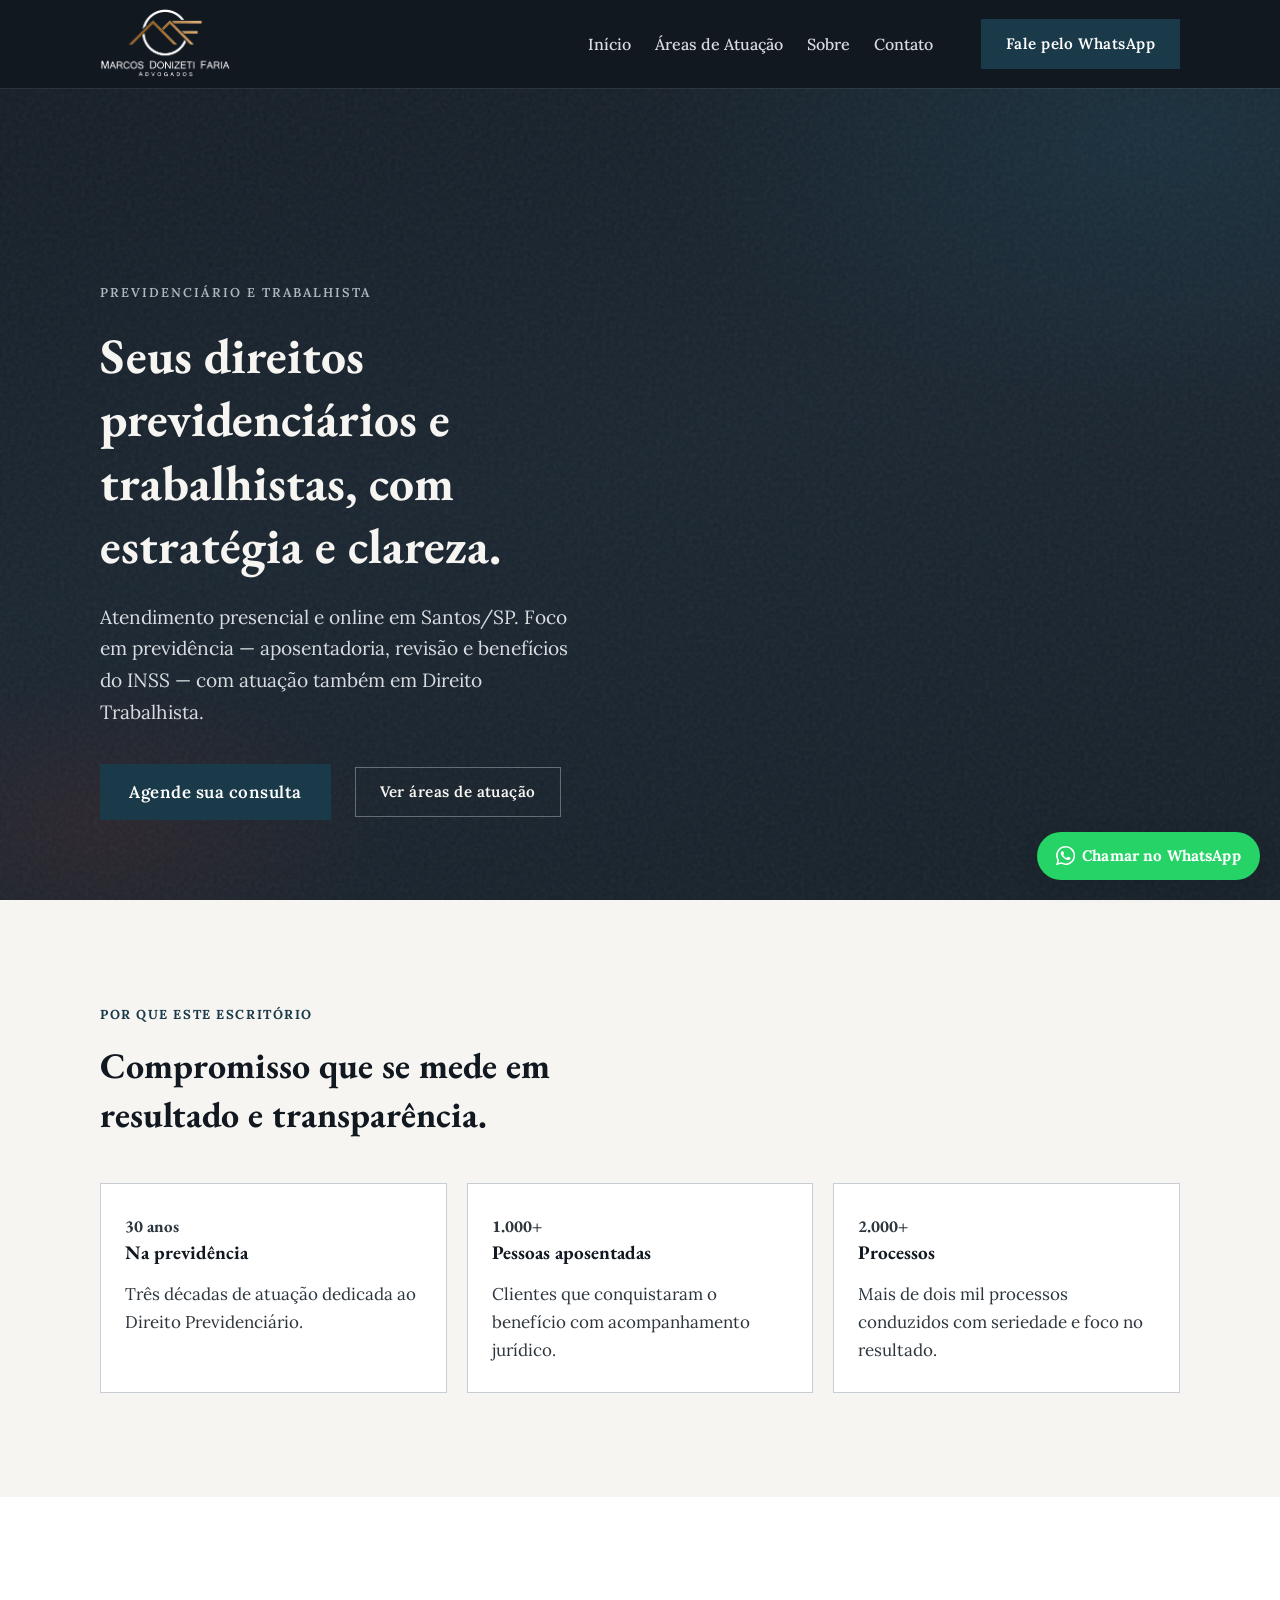
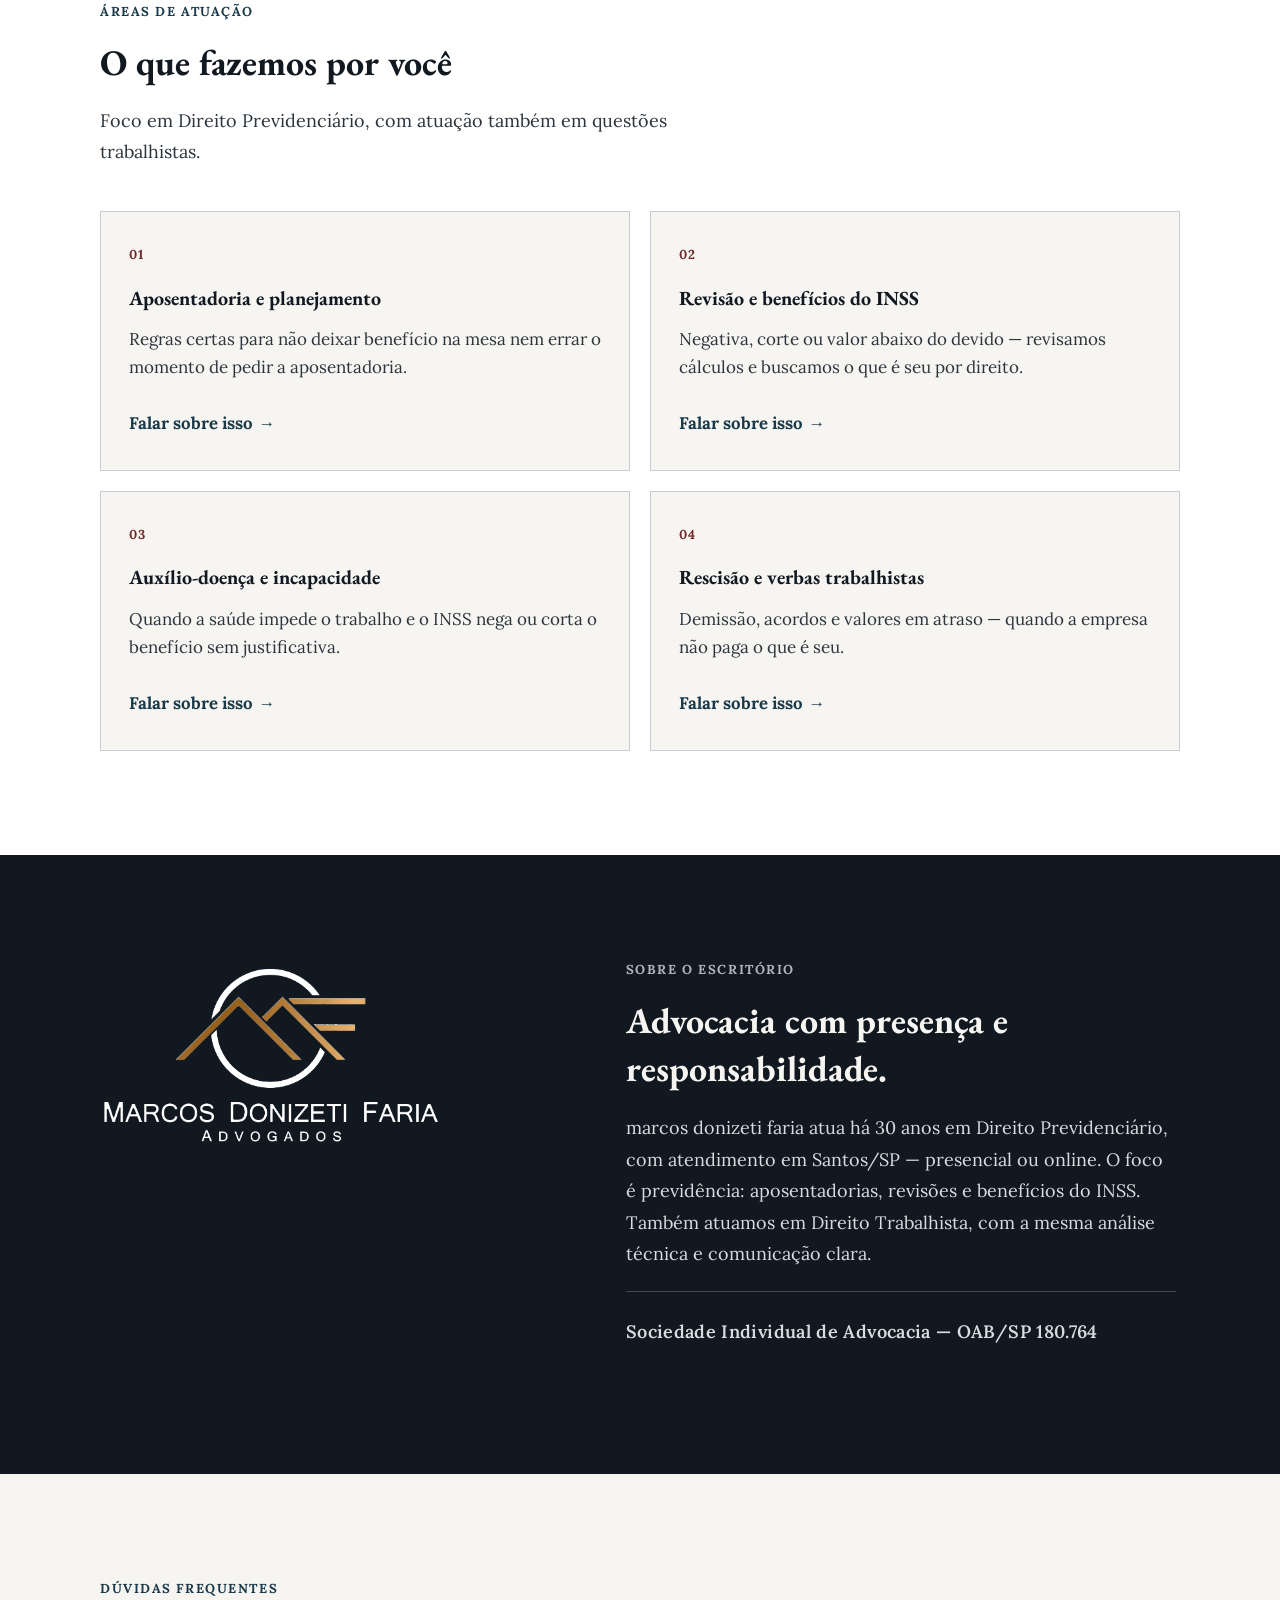
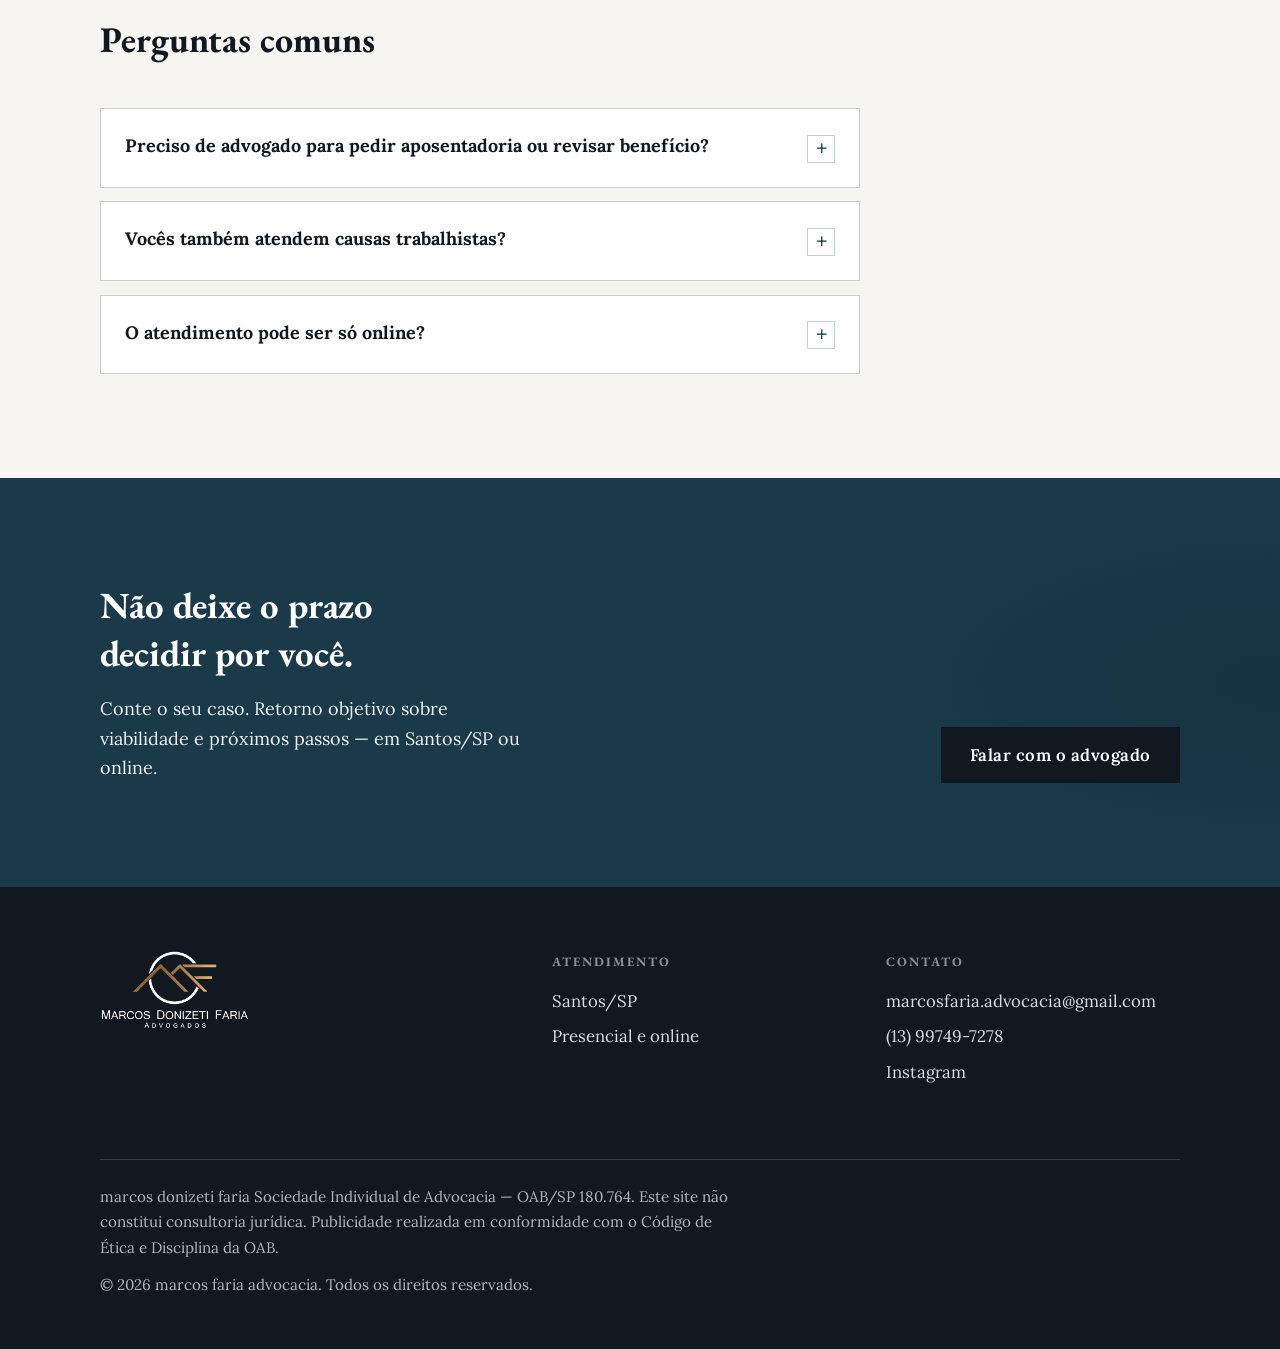
==== index.html @ 9a0abe1f "Initial commit: site marcos faria advocacia Landing e página /links para bio do Instagram, prontas p" ====
<!DOCTYPE html>
<html lang="pt-BR">
  <head>
    <meta charset="UTF-8" />
    <meta name="viewport" content="width=device-width, initial-scale=1" />
    <title>marcos faria advocacia | Previdenciário e Trabalhista — Santos/SP</title>
    <meta
      name="description"
      content="marcos faria advocacia — 30 anos em Direito Previdenciário em Santos/SP. Aposentadoria, revisão do INSS e também Direito Trabalhista. Atendimento presencial e online. OAB/SP 180.764."
    />
    <link rel="icon" href="assets/favicon.png" type="image/png" />
    <link rel="icon" href="assets/favicon.ico" sizes="any" />
    <link rel="apple-touch-icon" href="assets/apple-touch-icon.png" />
    <link rel="preconnect" href="https://fonts.googleapis.com" />
    <link rel="preconnect" href="https://fonts.gstatic.com" crossorigin />
    <link
      href="https://fonts.googleapis.com/css2?family=EB+Garamond:wght@500;600;700&family=Lora:wght@400;500;600;700&display=swap"
      rel="stylesheet"
    />
    <link rel="stylesheet" href="css/styles.css" />
  </head>
  <body>
    <a class="skip-link" href="#conteudo">Ir para o conteúdo</a>

    <header class="site-header">
      <div class="header-inner">
        <a class="logo" href="#inicio" aria-label="marcos faria advocacia — início">
          <img
            class="logo-img"
            src="assets/logo-light.png"
            alt="marcos donizeti faria advogados"
            width="280"
            height="156"
          />
        </a>

        <nav class="nav-panel" id="menu-principal" aria-label="Menu principal">
          <ul class="nav-links">
            <li><a href="#inicio">Início</a></li>
            <li><a href="#areas">Áreas de Atuação</a></li>
            <li><a href="#sobre">Sobre</a></li>
            <li><a href="#contato">Contato</a></li>
            <li>
              <a
                class="btn btn-primary nav-wa-mobile"
                data-wa
                data-wa-msg="Olá, gostaria de agendar uma consulta."
                >Fale pelo WhatsApp</a
              >
            </li>
          </ul>
        </nav>

        <button
          class="nav-toggle"
          type="button"
          aria-label="Abrir menu"
          aria-expanded="false"
          aria-controls="menu-principal"
        >
          <span></span>
          <span></span>
          <span></span>
        </button>

        <a
          class="btn btn-primary header-cta"
          data-wa
          data-wa-msg="Olá, gostaria de agendar uma consulta."
          >Fale pelo WhatsApp</a
        >
      </div>
    </header>

    <main id="conteudo">
      <section class="hero" id="inicio">
        <div class="hero-inner">
          <div class="hero-copy">
            <p class="hero-brand">Previdenciário e Trabalhista</p>
            <h1>Seus direitos previdenciários e trabalhistas, com estratégia e clareza.</h1>
            <p class="hero-lead">
              Atendimento presencial e online em Santos/SP. Foco em previdência — aposentadoria,
              revisão e benefícios do INSS — com atuação também em Direito Trabalhista.
            </p>
            <div class="hero-actions">
              <a
                class="btn btn-primary btn-large"
                data-wa
                data-wa-msg="Olá, gostaria de agendar uma consulta."
                >Agende sua consulta</a
              >
              <a class="btn btn-ghost" href="#areas">Ver áreas de atuação</a>
            </div>
          </div>
        </div>
      </section>

      <section class="section" id="confianca" aria-labelledby="confianca-titulo">
        <div class="container">
          <div class="section-head reveal">
            <span class="section-label">Por que este escritório</span>
            <h2 class="section-title" id="confianca-titulo">
              Compromisso que se mede em resultado e transparência.
            </h2>
          </div>
          <div class="trust-grid trust-grid--stats reveal">
            <article class="trust-item">
              <p class="trust-number">30 anos</p>
              <h3>Na previdência</h3>
              <p>Três décadas de atuação dedicada ao Direito Previdenciário.</p>
            </article>
            <article class="trust-item">
              <p class="trust-number">1.000+</p>
              <h3>Pessoas aposentadas</h3>
              <p>Clientes que conquistaram o benefício com acompanhamento jurídico.</p>
            </article>
            <article class="trust-item">
              <p class="trust-number">2.000+</p>
              <h3>Processos</h3>
              <p>Mais de dois mil processos conduzidos com seriedade e foco no resultado.</p>
            </article>
          </div>
        </div>
      </section>

      <section class="section areas" id="areas" aria-labelledby="areas-titulo">
        <div class="container">
          <div class="section-head reveal">
            <span class="section-label">Áreas de atuação</span>
            <h2 class="section-title" id="areas-titulo">O que fazemos por você</h2>
            <p class="section-intro">
              Foco em Direito Previdenciário, com atuação também em questões trabalhistas.
            </p>
          </div>
          <div class="areas-grid reveal">
            <article class="area-card">
              <span class="area-index">01</span>
              <h3>Aposentadoria e planejamento</h3>
              <p>
                Regras certas para não deixar benefício na mesa nem errar o momento de pedir a
                aposentadoria.
              </p>
              <a
                class="link-cta"
                data-wa
                data-wa-msg="Olá, gostaria de falar sobre aposentadoria e planejamento previdenciário."
                >Falar sobre isso</a
              >
            </article>
            <article class="area-card">
              <span class="area-index">02</span>
              <h3>Revisão e benefícios do INSS</h3>
              <p>
                Negativa, corte ou valor abaixo do devido — revisamos cálculos e buscamos o que é seu
                por direito.
              </p>
              <a
                class="link-cta"
                data-wa
                data-wa-msg="Olá, gostaria de falar sobre revisão ou benefícios do INSS."
                >Falar sobre isso</a
              >
            </article>
            <article class="area-card">
              <span class="area-index">03</span>
              <h3>Auxílio-doença e incapacidade</h3>
              <p>
                Quando a saúde impede o trabalho e o INSS nega ou corta o benefício sem justificativa.
              </p>
              <a
                class="link-cta"
                data-wa
                data-wa-msg="Olá, gostaria de falar sobre auxílio-doença ou benefício por incapacidade."
                >Falar sobre isso</a
              >
            </article>
            <article class="area-card">
              <span class="area-index">04</span>
              <h3>Rescisão e verbas trabalhistas</h3>
              <p>
                Demissão, acordos e valores em atraso — quando a empresa não paga o que é seu.
              </p>
              <a
                class="link-cta"
                data-wa
                data-wa-msg="Olá, gostaria de falar sobre rescisão e verbas trabalhistas."
                >Falar sobre isso</a
              >
            </article>
          </div>
        </div>
      </section>

      <section class="section section-dark" id="sobre" aria-labelledby="sobre-titulo">
        <div class="container about-grid">
          <div class="about-logo-wrap reveal">
            <img
              src="assets/logo-light.png"
              alt="marcos donizeti faria advogados"
              width="320"
              height="178"
            />
          </div>
          <div class="about-body reveal">
            <span class="section-label">Sobre o escritório</span>
            <h2 class="section-title" id="sobre-titulo">
              Advocacia com presença e responsabilidade.
            </h2>
            <p>
              marcos donizeti faria atua há 30 anos em Direito Previdenciário, com atendimento em
              Santos/SP — presencial ou online. O foco é previdência: aposentadorias, revisões e
              benefícios do INSS. Também atuamos em Direito Trabalhista, com a mesma análise técnica
              e comunicação clara.
            </p>
            <p class="about-meta">Sociedade Individual de Advocacia — OAB/SP 180.764</p>
          </div>
        </div>
      </section>

      <section class="section" id="duvidas" aria-labelledby="faq-titulo">
        <div class="container">
          <div class="section-head reveal">
            <span class="section-label">Dúvidas frequentes</span>
            <h2 class="section-title" id="faq-titulo">Perguntas comuns</h2>
          </div>
          <div class="faq-list reveal">
            <div class="faq-item">
              <button
                class="faq-question"
                type="button"
                aria-expanded="false"
                aria-controls="faq-1"
              >
                <span>Preciso de advogado para pedir aposentadoria ou revisar benefício?</span>
                <span aria-hidden="true">+</span>
              </button>
              <div class="faq-answer" id="faq-1" hidden>
                Sim. Um especialista evita erros de documentação e cálculo e acompanha o processo até
                a decisão.
              </div>
            </div>
            <div class="faq-item">
              <button
                class="faq-question"
                type="button"
                aria-expanded="false"
                aria-controls="faq-2"
              >
                <span>Vocês também atendem causas trabalhistas?</span>
                <span aria-hidden="true">+</span>
              </button>
              <div class="faq-answer" id="faq-2" hidden>
                Sim. O foco do escritório é previdência, mas também atuamos em questões trabalhistas
                como rescisão, verbas em atraso e direitos do trabalhador.
              </div>
            </div>
            <div class="faq-item">
              <button
                class="faq-question"
                type="button"
                aria-expanded="false"
                aria-controls="faq-3"
              >
                <span>O atendimento pode ser só online?</span>
                <span aria-hidden="true">+</span>
              </button>
              <div class="faq-answer" id="faq-3" hidden>
                Sim. Atendemos online ou presencialmente em Santos/SP, conforme sua necessidade.
              </div>
            </div>
          </div>
        </div>
      </section>

      <section class="cta-band" id="contato" aria-labelledby="cta-titulo">
        <div class="container">
          <div>
            <h2 id="cta-titulo">Não deixe o prazo decidir por você.</h2>
            <p>
              Conte o seu caso. Retorno objetivo sobre viabilidade e próximos passos — em Santos/SP
              ou online.
            </p>
          </div>
          <a
            class="btn btn-primary btn-large"
            data-wa
            data-wa-msg="Olá, gostaria de falar com o advogado sobre o meu caso."
            >Falar com o advogado</a
          >
        </div>
      </section>
    </main>

    <footer class="site-footer">
      <div class="container">
        <div class="footer-grid">
          <div class="footer-brand">
            <img
              class="footer-logo"
              src="assets/logo-light.png"
              alt="marcos donizeti faria advogados"
              width="260"
              height="144"
            />
          </div>
          <div class="footer-col">
            <h3>Atendimento</h3>
            <p>Santos/SP</p>
            <p>Presencial e online</p>
          </div>
          <div class="footer-col">
            <h3>Contato</h3>
            <a href="mailto:marcosfaria.advocacia@gmail.com">marcosfaria.advocacia@gmail.com</a>
            <a data-wa data-wa-msg="Olá, gostaria de agendar uma consulta.">(13) 99749-7278</a>
            <a data-instagram>Instagram</a>
          </div>
        </div>
        <div class="footer-legal">
          <p>
            marcos donizeti faria Sociedade Individual de Advocacia — OAB/SP 180.764. Este site não
            constitui consultoria jurídica. Publicidade realizada em conformidade com o Código de
            Ética e Disciplina da OAB.
          </p>
          <p class="footer-copy">© 2026 marcos faria advocacia. Todos os direitos reservados.</p>
        </div>
      </div>
    </footer>

    <a
      class="fab-wa"
      data-wa
      data-wa-msg="Olá, gostaria de agendar uma consulta."
      aria-label="Chamar no WhatsApp"
    >
      <svg viewBox="0 0 24 24" fill="currentColor" aria-hidden="true">
        <path
          d="M17.472 14.382c-.297-.149-1.758-.867-2.03-.967-.273-.099-.471-.148-.67.15-.197.297-.767.966-.94 1.164-.173.199-.347.223-.644.075-.297-.15-1.255-.463-2.39-1.475-.883-.788-1.48-1.761-1.653-2.059-.173-.297-.018-.458.13-.606.134-.133.298-.347.446-.52.149-.174.198-.298.298-.497.099-.198.05-.371-.025-.52-.075-.149-.669-1.612-.916-2.207-.242-.579-.487-.5-.669-.51-.173-.008-.371-.01-.57-.01-.198 0-.52.074-.792.372-.272.297-1.04 1.016-1.04 2.479 0 1.462 1.065 2.875 1.213 3.074.149.198 2.096 3.2 5.077 4.487.709.306 1.262.489 1.694.625.712.227 1.36.195 1.871.118.571-.085 1.758-.719 2.006-1.413.248-.694.248-1.289.173-1.413-.074-.124-.272-.198-.57-.347m-5.421 7.403h-.004a9.87 9.87 0 01-5.031-1.378l-.361-.214-3.741.982.998-3.648-.235-.374a9.86 9.86 0 01-1.51-5.26c.001-5.45 4.436-9.884 9.888-9.884 2.64 0 5.122 1.03 6.988 2.898a9.825 9.825 0 012.893 6.994c-.003 5.45-4.435 9.884-9.85 9.884m8.413-18.297A11.815 11.815 0 0012.05 0C5.495 0 .16 5.335.157 11.892c0 2.096.547 4.142 1.588 5.945L.057 24l6.305-1.654a11.882 11.882 0 005.683 1.448h.005c6.554 0 11.89-5.335 11.893-11.893a11.821 11.821 0 00-3.48-8.413z"
        />
      </svg>
      <span class="fab-wa-label-short">WhatsApp</span>
      <span class="fab-wa-label-full">Chamar no WhatsApp</span>
    </a>

    <script src="js/main.js"></script>
  </body>
</html>
---- css/styles.css ----
/* Marcos Faria Advocacia — design tokens */
:root {
  --port-ink: #121820;
  --fog-paper: #f6f5f2;
  --harbor-teal: #1a3a4a;
  --harbor-teal-hover: #122a36;
  --seal-crimson: #6e2828;
  --mist-line: #8a9298;
  --white: #ffffff;
  --ink-soft: #2c343c;
  --ink-muted: #4a545e;
  --line: #c8cdd2;
  --on-dark: #f6f5f2;
  --on-dark-soft: #d8dce0;
  --on-dark-muted: #aeb6be;
  --wa-green: #25d366;
  --wa-green-dark: #1ebe57;

  --font-display: "EB Garamond", "Times New Roman", Times, serif;
  --font-body: "Lora", Georgia, "Times New Roman", serif;

  --space-xs: 0.5rem;
  --space-sm: 0.85rem;
  --space-md: 1.5rem;
  --space-lg: 2.5rem;
  --space-xl: 4rem;
  --space-2xl: 6.5rem;
  --space-3xl: 8rem;

  --max: 1080px;
  --header-h: 5.5rem;
  --radius: 0;
  --ease: cubic-bezier(0.22, 1, 0.36, 1);
}

*,
*::before,
*::after {
  box-sizing: border-box;
}

html {
  scroll-behavior: smooth;
}

@media (prefers-reduced-motion: reduce) {
  html {
    scroll-behavior: auto;
  }
  *,
  *::before,
  *::after {
    animation-duration: 0.01ms !important;
    animation-iteration-count: 1 !important;
    transition-duration: 0.01ms !important;
  }
}

body {
  margin: 0;
  font-family: var(--font-body);
  font-size: 1.125rem;
  line-height: 1.7;
  font-weight: 400;
  color: var(--port-ink);
  background: var(--fog-paper);
  -webkit-font-smoothing: antialiased;
}

body.nav-open {
  overflow: hidden;
}

img,
svg {
  display: block;
  max-width: 100%;
}

a {
  color: var(--harbor-teal);
  text-decoration-thickness: 1px;
  text-underline-offset: 0.18em;
}

a:hover {
  color: var(--harbor-teal-hover);
}

:focus-visible {
  outline: 2px solid var(--harbor-teal);
  outline-offset: 3px;
}

.skip-link {
  position: absolute;
  left: -999px;
  top: 0;
  z-index: 1000;
  padding: 0.75rem 1rem;
  background: var(--white);
  color: var(--port-ink);
}

.skip-link:focus {
  left: 1rem;
  top: 1rem;
}

.container {
  width: min(100% - 3rem, var(--max));
  margin-inline: auto;
}

@media (max-width: 600px) {
  .container {
    width: min(100% - 2rem, var(--max));
  }
}

/* —— Buttons —— */
.btn {
  display: inline-flex;
  align-items: center;
  justify-content: center;
  gap: 0.5rem;
  padding: 0.95rem 1.5rem;
  font-family: var(--font-body);
  font-size: 0.95rem;
  font-weight: 600;
  letter-spacing: 0.03em;
  line-height: 1.2;
  border: 1px solid transparent;
  border-radius: 0;
  text-decoration: none;
  cursor: pointer;
  transition: background 0.25s var(--ease), color 0.25s var(--ease),
    border-color 0.25s var(--ease);
}

.btn:hover {
  text-decoration: none;
}

.btn-primary {
  background: var(--harbor-teal);
  color: var(--white);
}

.btn-primary:hover {
  background: var(--harbor-teal-hover);
  color: var(--white);
}

.btn-ghost {
  background: transparent;
  color: var(--on-dark);
  border-color: rgba(232, 238, 240, 0.35);
}

.btn-ghost:hover {
  background: rgba(232, 238, 240, 0.08);
  color: var(--white);
  border-color: rgba(232, 238, 240, 0.6);
}

.btn-large {
  padding: 1.05rem 1.75rem;
  font-size: 1.05rem;
}

.link-cta {
  display: inline-flex;
  align-items: center;
  gap: 0.35rem;
  font-weight: 700;
  font-size: 1.05rem;
  color: var(--harbor-teal);
  text-decoration: none;
}

.link-cta::after {
  content: "→";
  transition: transform 0.25s var(--ease);
}

.link-cta:hover::after {
  transform: translateX(3px);
}

/* —— Header —— */
.site-header {
  position: fixed;
  top: 0;
  left: 0;
  right: 0;
  z-index: 220;
  height: var(--header-h);
  display: flex;
  align-items: center;
  background: #121820;
  box-shadow: 0 1px 0 rgba(232, 238, 240, 0.08);
}

.site-header.is-scrolled {
  background: #0e141a;
}

.header-inner {
  display: flex;
  align-items: center;
  gap: 1.5rem;
  width: min(100% - 1.5rem, var(--max));
  margin-inline: auto;
}

.logo {
  display: flex;
  align-items: center;
  text-decoration: none;
  line-height: 1.1;
}

.logo-img {
  height: 4.35rem;
  width: auto;
}

.footer-logo {
  height: 5rem;
  width: auto;
}

@media (max-width: 600px) {
  .logo-img {
    height: 3.5rem;
  }
}

.visually-hidden {
  position: absolute;
  width: 1px;
  height: 1px;
  padding: 0;
  margin: -1px;
  overflow: hidden;
  clip: rect(0, 0, 0, 0);
  white-space: nowrap;
  border: 0;
}

.nav-panel {
  margin: 0 0 0 auto;
  padding: 0;
}

.nav-links {
  display: flex;
  align-items: center;
  justify-content: flex-end;
  flex-wrap: wrap;
  gap: 1.5rem;
  list-style: none;
  margin: 0;
  padding: 0;
}

.nav-links a {
  color: var(--on-dark-soft);
  text-decoration: none;
  font-size: 1rem;
  font-weight: 500;
}

.nav-links a:hover {
  color: var(--white);
}

.header-cta {
  flex-shrink: 0;
}

.nav-toggle {
  display: none;
  width: 2.75rem;
  height: 2.75rem;
  margin-left: auto;
  padding: 0;
  border: 1px solid rgba(232, 238, 240, 0.35);
  background: transparent;
  cursor: pointer;
  border-radius: 2px;
}

.nav-toggle span {
  display: block;
  width: 1.15rem;
  height: 2px;
  margin: 0.28rem auto;
  background: var(--on-dark);
  transition: transform 0.25s var(--ease), opacity 0.25s var(--ease);
}

.nav-toggle[aria-expanded="true"] span:nth-child(1) {
  transform: translateY(6.5px) rotate(45deg);
}

.nav-toggle[aria-expanded="true"] span:nth-child(2) {
  opacity: 0;
}

.nav-toggle[aria-expanded="true"] span:nth-child(3) {
  transform: translateY(-6.5px) rotate(-45deg);
}

.nav-wa-mobile {
  display: none !important;
}

/* Mobile: overlay em tela cheia (sem backdrop-filter no header) */
@media (max-width: 860px) {
  .nav-toggle {
    display: block;
  }

  .header-cta {
    display: none;
  }

  .nav-panel {
    position: fixed;
    top: var(--header-h);
    left: 0;
    right: 0;
    bottom: 0;
    z-index: 210;
    display: block;
    margin: 0 !important;
    padding: 0.5rem 1.25rem 2rem;
    background: #121820;
    overflow-y: auto;
    -webkit-overflow-scrolling: touch;
    transform: translateX(100%);
    visibility: hidden;
    pointer-events: none;
    transition: transform 0.3s var(--ease), visibility 0.3s;
  }

  .nav-panel.is-open {
    transform: translateX(0);
    visibility: visible;
    pointer-events: auto;
  }

  .nav-panel .nav-links {
    flex-direction: column;
    align-items: stretch;
    gap: 0;
  }

  .nav-panel .nav-links a {
    display: block;
    padding: 1.1rem 0.15rem;
    border-bottom: 1px solid rgba(246, 245, 242, 0.12);
    font-size: 1.15rem;
    font-weight: 600;
    color: #f6f5f2;
  }

  .nav-wa-mobile {
    display: flex !important;
    margin-top: 1.5rem;
    justify-content: center;
    border-bottom: none !important;
    padding: 0.95rem 1rem !important;
  }
}

/* —— Hero —— */
.hero {
  position: relative;
  min-height: 100svh;
  display: flex;
  align-items: flex-end;
  padding: calc(var(--header-h) + 3.5rem) 0 5rem;
  color: var(--on-dark);
  background: var(--port-ink);
  overflow: hidden;
}

.hero::before {
  content: "";
  position: absolute;
  inset: 0;
  background:
    radial-gradient(ellipse 70% 55% at 90% 15%, rgba(26, 58, 74, 0.55), transparent 55%),
    radial-gradient(ellipse 45% 35% at 8% 92%, rgba(122, 46, 46, 0.18), transparent 50%),
    linear-gradient(165deg, #141c24 0%, #1a2530 50%, #162028 100%);
  pointer-events: none;
}

.hero::after {
  content: "";
  position: absolute;
  inset: 0;
  opacity: 0.07;
  background-image: url("data:image/svg+xml,%3Csvg viewBox='0 0 256 256' xmlns='http://www.w3.org/2000/svg'%3E%3Cfilter id='n'%3E%3CfeTurbulence type='fractalNoise' baseFrequency='0.85' numOctaves='4' stitchTiles='stitch'/%3E%3C/filter%3E%3Crect width='100%25' height='100%25' filter='url(%23n)'/%3E%3C/svg%3E");
  pointer-events: none;
}

.hero-inner {
  position: relative;
  z-index: 1;
  display: block;
  width: min(100% - 3rem, var(--max));
  margin-inline: auto;
}

.hero-copy {
  max-width: 38rem;
}

.hero-brand {
  font-family: var(--font-body);
  font-size: 0.8rem;
  font-weight: 600;
  letter-spacing: 0.16em;
  text-transform: uppercase;
  color: var(--on-dark-muted);
  margin: 0 0 1.25rem;
}

.hero h1 {
  font-family: var(--font-display);
  font-weight: 700;
  font-size: clamp(2rem, 4.4vw, 3.1rem);
  line-height: 1.28;
  letter-spacing: 0;
  margin: 0 0 1.5rem;
  max-width: 18ch;
}

.hero-lead {
  margin: 0 0 2.25rem;
  max-width: 40ch;
  font-size: 1.2rem;
  line-height: 1.65;
  color: var(--on-dark-soft);
}

.hero-actions {
  display: flex;
  flex-wrap: wrap;
  align-items: center;
  gap: 1rem 1.5rem;
}

@keyframes stamp-in {
  0% {
    opacity: 0;
    transform: scale(1.08);
  }
  100% {
    opacity: 1;
    transform: scale(1);
  }
}

@media (max-width: 700px) {
  .hero {
    align-items: center;
    padding-bottom: 3.5rem;
  }

  .hero h1 {
    max-width: none;
  }
}

/* —— Sections —— */
.section {
  padding: var(--space-2xl) 0;
}

.section-tight {
  padding: var(--space-xl) 0;
}

.section-dark {
  background: var(--port-ink);
  color: var(--on-dark);
}

.section-label {
  display: block;
  font-family: var(--font-body);
  font-size: 0.8125rem;
  font-weight: 700;
  letter-spacing: 0.12em;
  text-transform: uppercase;
  color: var(--harbor-teal);
  margin-bottom: 1rem;
}

.section-dark .section-label {
  color: var(--on-dark-muted);
}

.section-title {
  font-family: var(--font-display);
  font-weight: 700;
  font-size: clamp(1.65rem, 3vw, 2.25rem);
  line-height: 1.35;
  letter-spacing: 0;
  margin: 0 0 1.15rem;
  max-width: 28ch;
  color: var(--port-ink);
}

.section-dark .section-title {
  color: var(--on-dark);
}

.section-intro {
  margin: 0;
  max-width: 52ch;
  font-size: 1.125rem;
  line-height: 1.7;
  color: var(--ink-soft);
}

.section-dark .section-intro {
  color: var(--on-dark-soft);
}

.section-head {
  margin-bottom: 2.75rem;
}

/* —— Trust —— */
.trust-grid {
  display: grid;
  grid-template-columns: repeat(3, 1fr);
  gap: 1.25rem;
}

.trust-item {
  padding: 1.75rem 1.5rem;
  background: var(--white);
  border: 1px solid var(--line);
}

.trust-item h3 {
  font-family: var(--font-display);
  font-size: 1.2rem;
  font-weight: 700;
  letter-spacing: 0;
  line-height: 1.35;
  margin: 0 0 0.85rem;
  color: var(--port-ink);
}

.trust-item p {
  margin: 0;
  color: var(--ink-soft);
  font-size: 1.0625rem;
  line-height: 1.65;
}

@media (max-width: 800px) {
  .trust-grid {
    grid-template-columns: 1fr;
    gap: 1rem;
  }
}

/* —— Practice areas —— */
.areas {
  background: var(--white);
}

.areas-grid {
  display: grid;
  grid-template-columns: repeat(2, 1fr);
  gap: 1.25rem;
}

.area-card {
  background: var(--fog-paper);
  border: 1px solid var(--line);
  padding: 2rem 1.75rem;
  display: flex;
  flex-direction: column;
  min-height: 240px;
  transition: border-color 0.25s var(--ease), background 0.25s var(--ease);
}

.area-card:hover {
  background: var(--white);
  border-color: #9aa3aa;
}

.area-index {
  font-family: var(--font-body);
  font-size: 0.8125rem;
  font-weight: 700;
  letter-spacing: 0.08em;
  color: var(--seal-crimson);
  margin-bottom: 1.15rem;
}

.area-card h3 {
  font-family: var(--font-display);
  font-size: 1.25rem;
  font-weight: 700;
  letter-spacing: 0;
  margin: 0 0 0.85rem;
  line-height: 1.35;
  color: var(--port-ink);
}

.area-card p {
  margin: 0 0 1.75rem;
  color: var(--ink-soft);
  font-size: 1.0625rem;
  line-height: 1.65;
  flex: 1;
}

@media (max-width: 640px) {
  .areas-grid {
    grid-template-columns: 1fr;
  }
}

/* —— About —— */
.about-grid {
  display: grid;
  grid-template-columns: 1fr 1.2fr;
  gap: var(--space-xl);
  align-items: start;
}

.about-logo-wrap {
  display: flex;
  align-items: center;
  justify-content: center;
  max-width: 340px;
  padding: 0.5rem 0;
}

.about-logo-wrap img {
  width: 100%;
  height: auto;
}

.about-body p {
  margin: 0 0 1.35rem;
  color: var(--on-dark-soft);
  max-width: 50ch;
  font-size: 1.125rem;
  line-height: 1.75;
}

.about-meta {
  margin-top: 2rem;
  padding-top: 1.5rem;
  border-top: 1px solid rgba(246, 245, 242, 0.22);
  font-size: 1rem;
  font-weight: 600;
  color: var(--on-dark-soft);
  letter-spacing: 0.02em;
}

@media (max-width: 800px) {
  .about-grid {
    grid-template-columns: 1fr;
  }

  .about-logo-wrap {
    max-width: 260px;
  }
}

/* —— FAQ —— */
.faq-list {
  max-width: 760px;
  display: flex;
  flex-direction: column;
  gap: 0.85rem;
}

.faq-item {
  background: var(--white);
  border: 1px solid var(--line);
}

.faq-question {
  width: 100%;
  display: flex;
  align-items: flex-start;
  justify-content: space-between;
  gap: 1.25rem;
  padding: 1.5rem 1.5rem;
  background: none;
  border: none;
  cursor: pointer;
  text-align: left;
  font-family: var(--font-body);
  font-size: 1.125rem;
  font-weight: 700;
  letter-spacing: 0;
  color: var(--port-ink);
  line-height: 1.45;
}

.faq-question span:first-child {
  flex: 1;
}

.faq-question span:last-child {
  flex-shrink: 0;
  width: 1.75rem;
  height: 1.75rem;
  margin-top: 0.1rem;
  display: grid;
  place-items: center;
  font-family: var(--font-body);
  font-weight: 500;
  font-size: 1.35rem;
  line-height: 1;
  color: var(--harbor-teal);
  border: 1px solid var(--line);
  transition: transform 0.25s var(--ease), background 0.25s var(--ease);
}

.faq-item.is-open .faq-question span:last-child {
  transform: rotate(45deg);
  background: var(--fog-paper);
}

.faq-answer {
  padding: 0 1.5rem 1.5rem;
  color: var(--ink-soft);
  max-width: 58ch;
  font-size: 1.0625rem;
  line-height: 1.7;
}

.faq-answer[hidden] {
  display: none;
}

/* —— CTA band —— */
.cta-band {
  position: relative;
  padding: var(--space-2xl) 0;
  background: var(--harbor-teal);
  color: var(--white);
  overflow: hidden;
}

.cta-band::before {
  content: "";
  position: absolute;
  inset: 0;
  background: radial-gradient(
    ellipse 60% 80% at 100% 50%,
    rgba(11, 28, 36, 0.25),
    transparent 60%
  );
  pointer-events: none;
}

.cta-band .container {
  position: relative;
  z-index: 1;
  display: flex;
  flex-wrap: wrap;
  align-items: flex-end;
  justify-content: space-between;
  gap: var(--space-lg);
}

.cta-band h2 {
  font-family: var(--font-display);
  font-size: clamp(1.7rem, 3.2vw, 2.3rem);
  font-weight: 700;
  letter-spacing: 0;
  line-height: 1.3;
  margin: 0 0 1rem;
  max-width: 18ch;
}

.cta-band p {
  margin: 0;
  max-width: 40ch;
  font-size: 1.125rem;
  line-height: 1.65;
  color: rgba(255, 255, 255, 0.92);
}

.cta-band .btn-primary {
  background: var(--port-ink);
  color: var(--white);
}

.cta-band .btn-primary:hover {
  background: #061015;
  color: var(--white);
}

/* —— Footer —— */
.site-footer {
  background: var(--port-ink);
  color: var(--on-dark-soft);
  padding: var(--space-xl) 0 var(--space-lg);
}

.footer-grid {
  display: grid;
  grid-template-columns: 1.4fr 1fr 1fr;
  gap: var(--space-lg);
  margin-bottom: var(--space-xl);
}

.footer-col h3 {
  font-family: var(--font-display);
  font-size: 0.8rem;
  font-weight: 700;
  letter-spacing: 0.16em;
  text-transform: uppercase;
  color: var(--mist-line);
  margin: 0 0 1rem;
}

.footer-col p,
.footer-col a {
  margin: 0 0 0.65rem;
  font-size: 1.05rem;
  line-height: 1.5;
  color: var(--on-dark-soft);
  text-decoration: none;
  display: block;
}

.footer-col a:hover {
  color: var(--white);
}

.footer-legal {
  padding-top: var(--space-md);
  border-top: 1px solid rgba(246, 245, 242, 0.18);
  font-size: 0.95rem;
  line-height: 1.65;
  color: var(--on-dark-muted);
}

.footer-legal p {
  margin: 0 0 0.75rem;
  max-width: 70ch;
}

.footer-copy {
  margin: 0;
}

@media (max-width: 800px) {
  .footer-grid {
    grid-template-columns: 1fr;
  }
}

/* —— FAB WhatsApp (mobile-first) —— */
.fab-wa {
  position: fixed;
  right: 1rem;
  bottom: 1rem;
  z-index: 90;
  display: inline-flex;
  align-items: center;
  justify-content: center;
  gap: 0.45rem;
  max-width: calc(100vw - 2rem);
  min-height: 3rem;
  padding: 0.7rem 1rem;
  background: var(--wa-green);
  color: var(--white);
  font-family: var(--font-body);
  font-weight: 700;
  font-size: 0.9rem;
  line-height: 1.2;
  letter-spacing: 0.01em;
  white-space: nowrap;
  text-decoration: none;
  border-radius: 999px;
  box-shadow: 0 6px 18px rgba(20, 28, 36, 0.28);
  transition: background 0.25s var(--ease);
}

.fab-wa:hover {
  background: var(--wa-green-dark);
  color: var(--white);
  text-decoration: none;
}

.fab-wa svg {
  width: 1.2rem;
  height: 1.2rem;
  flex-shrink: 0;
}

.fab-wa-label-full {
  display: none;
}

.fab-wa-label-short {
  display: inline;
}

@media (min-width: 640px) {
  .fab-wa {
    right: 1.25rem;
    bottom: 1.25rem;
    padding: 0.8rem 1.2rem;
    font-size: 0.95rem;
  }

  .fab-wa-label-short {
    display: none;
  }

  .fab-wa-label-full {
    display: inline;
  }
}

/* —— Reveal —— */
.reveal {
  opacity: 0;
  transform: translateY(18px);
  transition: opacity 0.7s var(--ease), transform 0.7s var(--ease);
}

.reveal.is-visible {
  opacity: 1;
  transform: translateY(0);
}

/* =========================
   Links / bio page
   ========================= */
body.page-links {
  min-height: 100svh;
  color: var(--on-dark);
  background:
    radial-gradient(ellipse 80% 50% at 20% 0%, rgba(26, 58, 74, 0.45), transparent 55%),
    radial-gradient(ellipse 60% 40% at 100% 30%, rgba(122, 46, 46, 0.18), transparent 50%),
    linear-gradient(165deg, #0e141a 0%, #141c24 45%, #101820 100%);
}

.links-wrap {
  width: min(100% - 1.75rem, 460px);
  margin: 0 auto;
  padding: 2rem 0 5.5rem;
  text-align: center;
}

.links-logo {
  width: min(260px, 78%);
  height: auto;
  margin: 0 auto 1.25rem;
  animation: stamp-in 0.85s var(--ease) both;
}

.links-title {
  font-family: var(--font-body);
  font-size: 1.05rem;
  font-weight: 700;
  letter-spacing: 0.04em;
  text-transform: none;
  margin: 0 0 1rem;
  color: var(--white);
}

.trust-number {
  font-family: var(--font-display);
  font-size: clamp(1.85rem, 4vw, 2.35rem);
  font-weight: 700;
  line-height: 1.1;
  margin: 0 0 0.45rem;
  color: var(--harbor-teal);
}

.links-intro {
  margin: 0 0 1.75rem;
  font-size: 0.98rem;
  color: var(--on-dark-soft);
  line-height: 1.6;
}

.links-grid {
  display: grid;
  grid-template-columns: 1fr;
  gap: 0.85rem;
  margin-bottom: 2rem;
}

.links-card {
  position: relative;
  display: flex;
  flex-direction: column;
  align-items: flex-start;
  justify-content: flex-end;
  min-height: 120px;
  padding: 1.1rem;
  text-align: left;
  text-decoration: none;
  color: var(--white);
  border: 1px solid rgba(246, 245, 242, 0.12);
  border-radius: 10px;
  overflow: hidden;
  box-shadow: 0 10px 28px rgba(0, 0, 0, 0.28);
  transition: transform 0.25s var(--ease), border-color 0.25s var(--ease);
}

.links-card::before {
  content: "";
  position: absolute;
  inset: 0;
  z-index: 0;
}

.links-card::after {
  content: "";
  position: absolute;
  inset: 0;
  z-index: 0;
  background: linear-gradient(180deg, transparent 20%, rgba(0, 0, 0, 0.55) 100%);
  pointer-events: none;
}

.links-card:hover {
  transform: translateY(-3px);
  border-color: rgba(246, 245, 242, 0.35);
  color: var(--white);
  text-decoration: none;
}

.links-card.is-disabled {
  opacity: 0.55;
  cursor: not-allowed;
}

.links-card.is-disabled:hover {
  transform: none;
}

.links-card > * {
  position: relative;
  z-index: 1;
}

.links-card-arrow {
  position: absolute;
  top: 0.75rem;
  right: 0.75rem;
  z-index: 2;
  width: 1.7rem;
  height: 1.7rem;
  display: grid;
  place-items: center;
  border: 1px solid rgba(255, 255, 255, 0.35);
  border-radius: 4px;
  color: #fff;
  background: rgba(0, 0, 0, 0.25);
}

.links-card-arrow svg {
  width: 0.95rem;
  height: 0.95rem;
}

.links-card strong {
  font-family: var(--font-body);
  font-size: 1.05rem;
  font-weight: 700;
  letter-spacing: 0.01em;
  line-height: 1.25;
  display: block;
  margin-bottom: 0.55rem;
  text-transform: uppercase;
  max-width: none;
}

@media (min-width: 480px) {
  .links-grid {
    grid-template-columns: 1fr 1fr;
  }

  .links-card {
    min-height: 155px;
  }

  .links-card strong {
    max-width: 12ch;
  }
}

.links-card .card-action {
  font-size: 0.88rem;
  font-weight: 500;
  letter-spacing: 0.02em;
  opacity: 0.92;
}

.links-card .card-pill {
  display: inline-flex;
  align-items: center;
  padding: 0.28rem 0.7rem;
  font-size: 0.78rem;
  font-weight: 700;
  letter-spacing: 0.02em;
  color: #0b1c24;
  background: #25d366;
  border-radius: 999px;
}

.links-card--wa::before {
  background:
    radial-gradient(circle at 85% 20%, rgba(37, 211, 102, 0.45), transparent 42%),
    linear-gradient(155deg, #1a3d36 0%, #0f1c22 55%, #0b151a 100%);
}

.links-card--map::before {
  background:
    radial-gradient(circle at 70% 30%, rgba(90, 140, 180, 0.35), transparent 45%),
    linear-gradient(155deg, #1a2a38 0%, #121820 100%);
}

.links-card--ig::before {
  background:
    radial-gradient(circle at 80% 70%, rgba(193, 53, 132, 0.35), transparent 45%),
    radial-gradient(circle at 20% 20%, rgba(253, 29, 29, 0.2), transparent 40%),
    linear-gradient(155deg, #2a1a24 0%, #121820 100%);
}

.links-card--site::before {
  background:
    radial-gradient(circle at 15% 80%, rgba(201, 160, 90, 0.28), transparent 45%),
    linear-gradient(155deg, #1c2830 0%, #121820 100%);
}

.links-icons {
  display: flex;
  justify-content: center;
  gap: 0.85rem;
  margin-bottom: 1.5rem;
}

.links-icons a,
.links-icon {
  width: 2.65rem;
  height: 2.65rem;
  display: grid;
  place-items: center;
  border: none;
  border-radius: 50%;
  color: #fff;
  text-decoration: none;
  transition: transform 0.2s var(--ease), filter 0.2s var(--ease);
}

.links-icons a:hover,
.links-icon:hover {
  transform: translateY(-2px);
  filter: brightness(1.08);
  color: #fff;
}

.links-icons a.is-disabled {
  opacity: 0.45;
  cursor: not-allowed;
  filter: grayscale(0.4);
}

.links-icons a.is-disabled:hover {
  transform: none;
}

.links-icon--ig {
  background: linear-gradient(45deg, #f58529, #dd2a7b, #8134af);
}

.links-icon--wa {
  background: #25d366;
}

.links-icon--site {
  background: #4a5560;
}

.links-icon--map {
  background: #2b6cb0;
}

.links-icons svg {
  width: 1.15rem;
  height: 1.15rem;
}

.links-copy {
  font-size: 0.8rem;
  line-height: 1.55;
  color: var(--on-dark-muted);
  margin: 0;
}
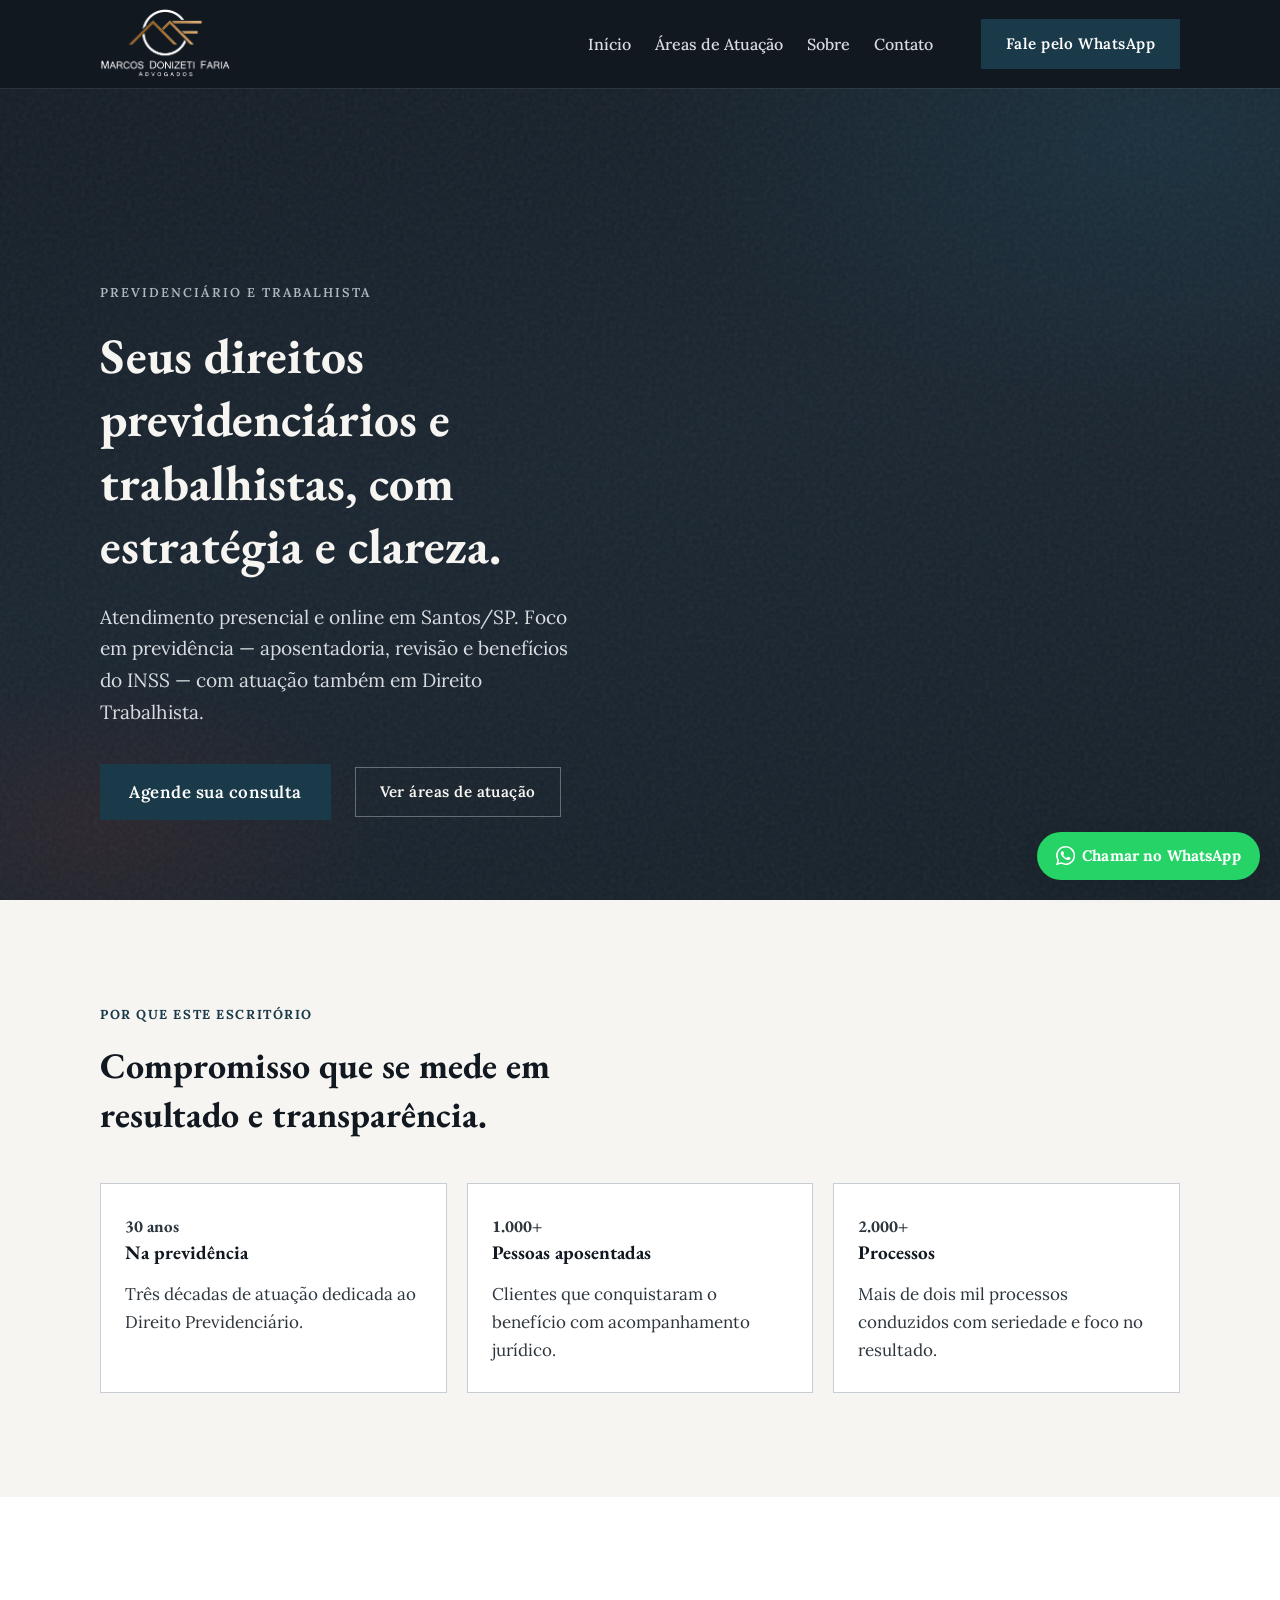
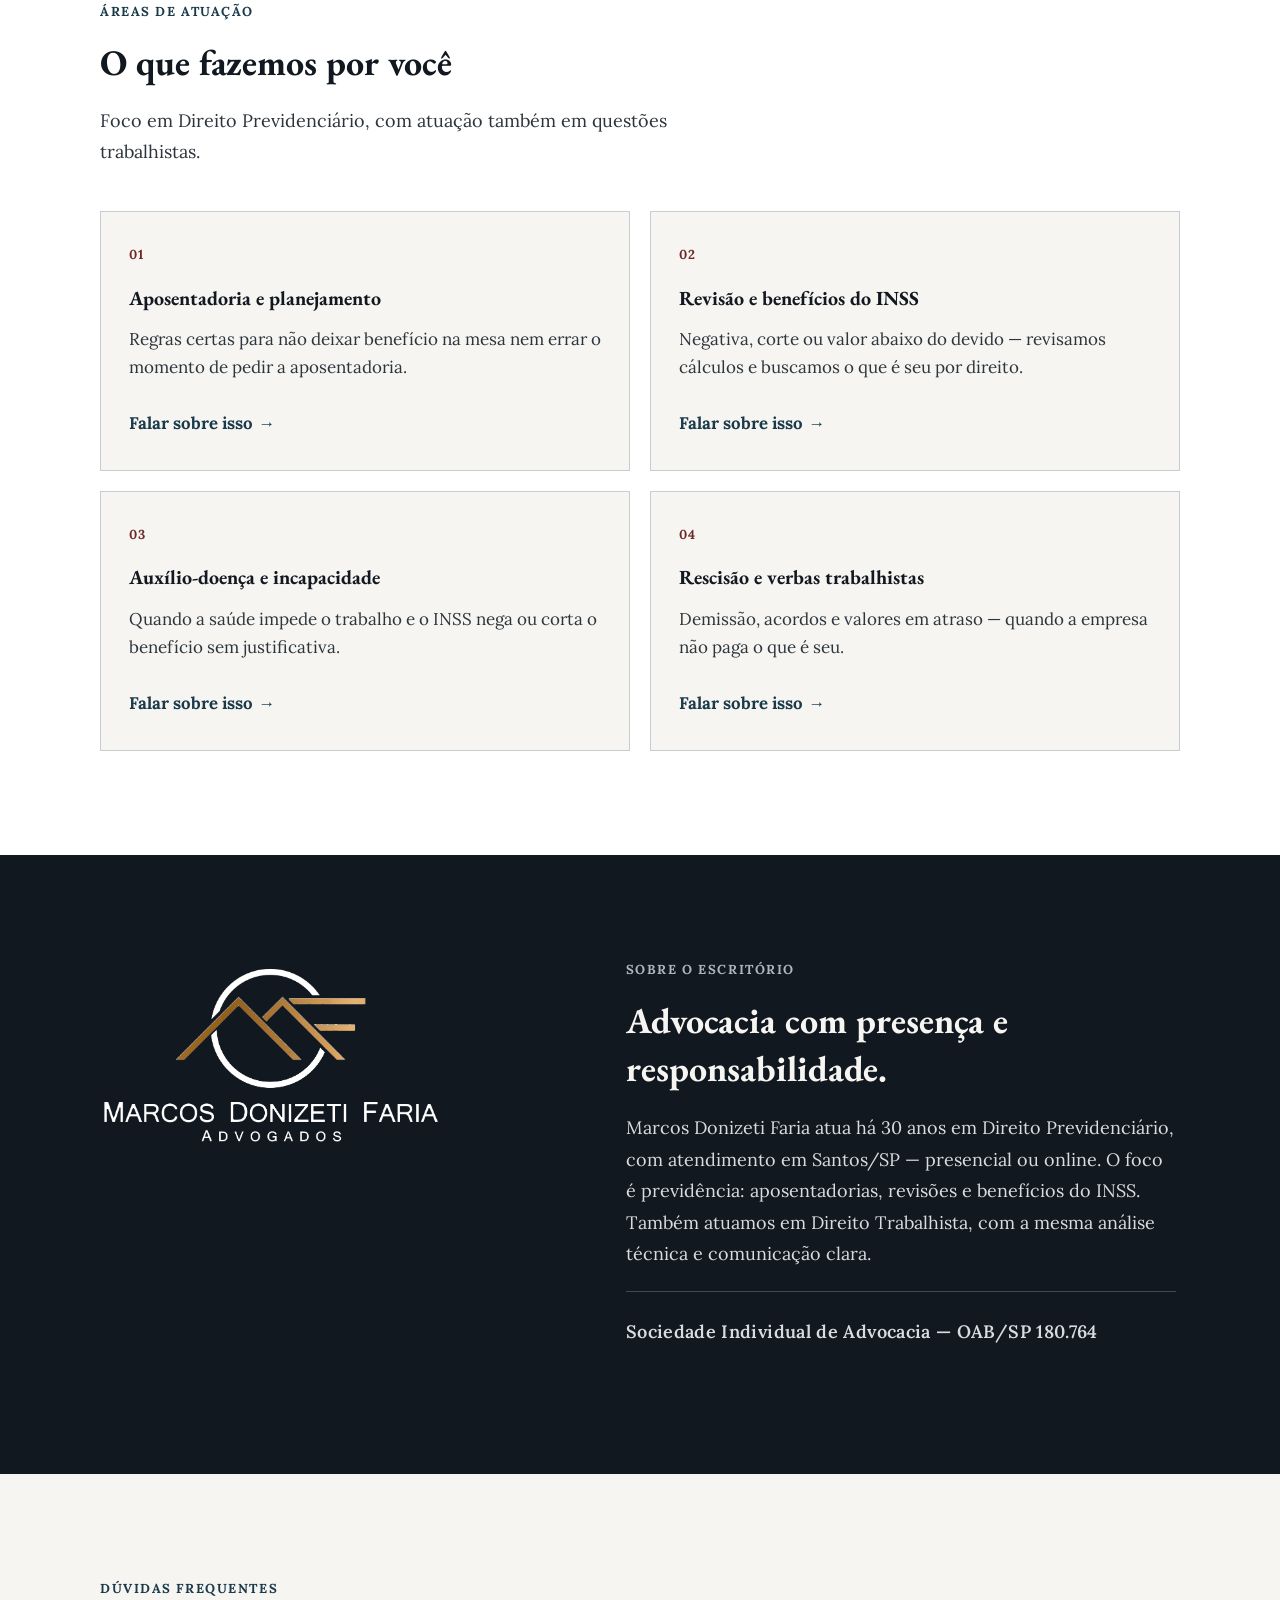
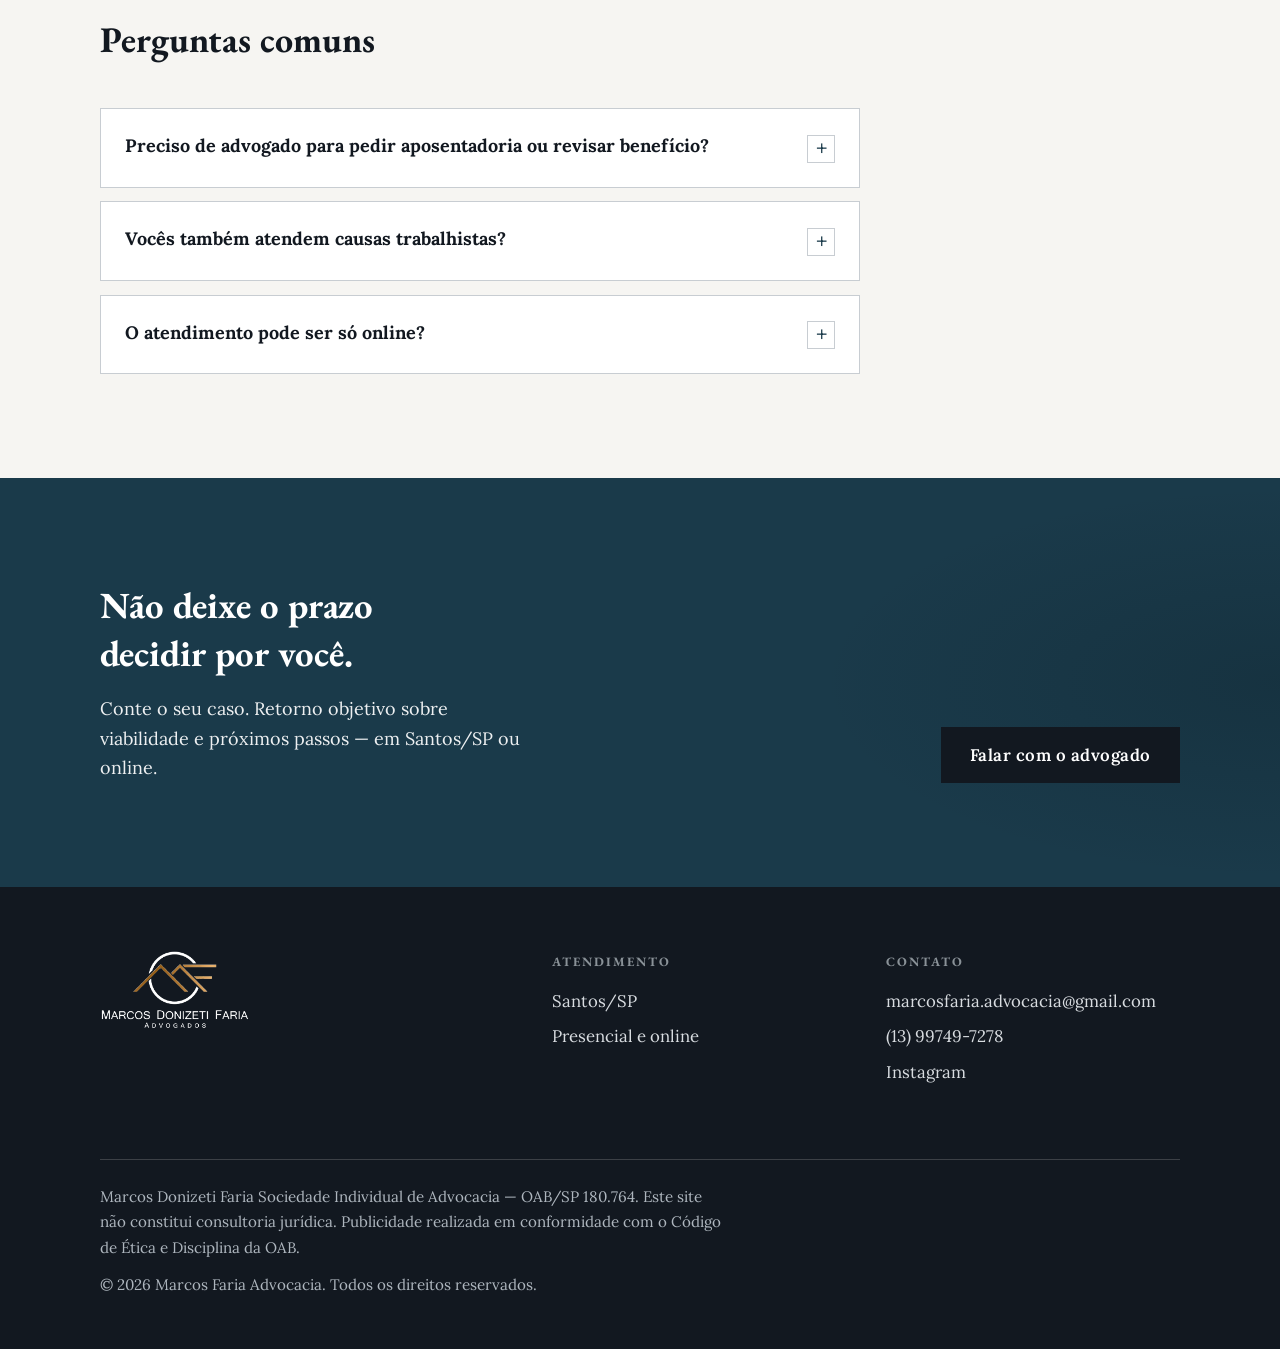
==== commit 1667005f: "Padronizar nome Marcos Donizeti Faria com iniciais maiúsculas Co-authored-by: Cursor <cursoragent@cu" ====
--- a/index.html
+++ b/index.html
@@ -3,10 +3,10 @@
   <head>
     <meta charset="UTF-8" />
     <meta name="viewport" content="width=device-width, initial-scale=1" />
-    <title>marcos faria advocacia | Previdenciário e Trabalhista — Santos/SP</title>
+    <title>Marcos Faria Advocacia | Previdenciário e Trabalhista — Santos/SP</title>
     <meta
       name="description"
-      content="marcos faria advocacia — 30 anos em Direito Previdenciário em Santos/SP. Aposentadoria, revisão do INSS e também Direito Trabalhista. Atendimento presencial e online. OAB/SP 180.764."
+      content="Marcos Faria Advocacia — 30 anos em Direito Previdenciário em Santos/SP. Aposentadoria, revisão do INSS e também Direito Trabalhista. Atendimento presencial e online. OAB/SP 180.764."
     />
     <link rel="icon" href="assets/favicon.png" type="image/png" />
     <link rel="icon" href="assets/favicon.ico" sizes="any" />
@@ -24,11 +24,11 @@
 
     <header class="site-header">
       <div class="header-inner">
-        <a class="logo" href="#inicio" aria-label="marcos faria advocacia — início">
+        <a class="logo" href="#inicio" aria-label="Marcos Faria Advocacia — início">
           <img
             class="logo-img"
             src="assets/logo-light.png"
-            alt="marcos donizeti faria advogados"
+            alt="Marcos Donizeti Faria Advogados"
             width="280"
             height="156"
           />
@@ -196,7 +196,7 @@
           <div class="about-logo-wrap reveal">
             <img
               src="assets/logo-light.png"
-              alt="marcos donizeti faria advogados"
+              alt="Marcos Donizeti Faria Advogados"
               width="320"
               height="178"
             />
@@ -207,7 +207,7 @@
               Advocacia com presença e responsabilidade.
             </h2>
             <p>
-              marcos donizeti faria atua há 30 anos em Direito Previdenciário, com atendimento em
+              Marcos Donizeti Faria atua há 30 anos em Direito Previdenciário, com atendimento em
               Santos/SP — presencial ou online. O foco é previdência: aposentadorias, revisões e
               benefícios do INSS. Também atuamos em Direito Trabalhista, com a mesma análise técnica
               e comunicação clara.
@@ -298,7 +298,7 @@
             <img
               class="footer-logo"
               src="assets/logo-light.png"
-              alt="marcos donizeti faria advogados"
+              alt="Marcos Donizeti Faria Advogados"
               width="260"
               height="144"
             />
@@ -312,16 +312,22 @@
             <h3>Contato</h3>
             <a href="mailto:marcosfaria.advocacia@gmail.com">marcosfaria.advocacia@gmail.com</a>
             <a data-wa data-wa-msg="Olá, gostaria de agendar uma consulta.">(13) 99749-7278</a>
-            <a data-instagram>Instagram</a>
+            <a
+              href="https://www.instagram.com/marcosdonizetifaria.advocacia"
+              target="_blank"
+              rel="noopener noreferrer"
+              data-instagram
+              >Instagram</a
+            >
           </div>
         </div>
         <div class="footer-legal">
           <p>
-            marcos donizeti faria Sociedade Individual de Advocacia — OAB/SP 180.764. Este site não
+            Marcos Donizeti Faria Sociedade Individual de Advocacia — OAB/SP 180.764. Este site não
             constitui consultoria jurídica. Publicidade realizada em conformidade com o Código de
             Ética e Disciplina da OAB.
           </p>
-          <p class="footer-copy">© 2026 marcos faria advocacia. Todos os direitos reservados.</p>
+          <p class="footer-copy">© 2026 Marcos Faria Advocacia. Todos os direitos reservados.</p>
         </div>
       </div>
     </footer>
--- a/css/styles.css
+++ b/css/styles.css
@@ -977,7 +977,7 @@
   font-family: var(--font-body);
   font-size: 1.05rem;
   font-weight: 700;
-  letter-spacing: 0.04em;
+  letter-spacing: 0.06em;
   text-transform: none;
   margin: 0 0 1rem;
   color: var(--white);
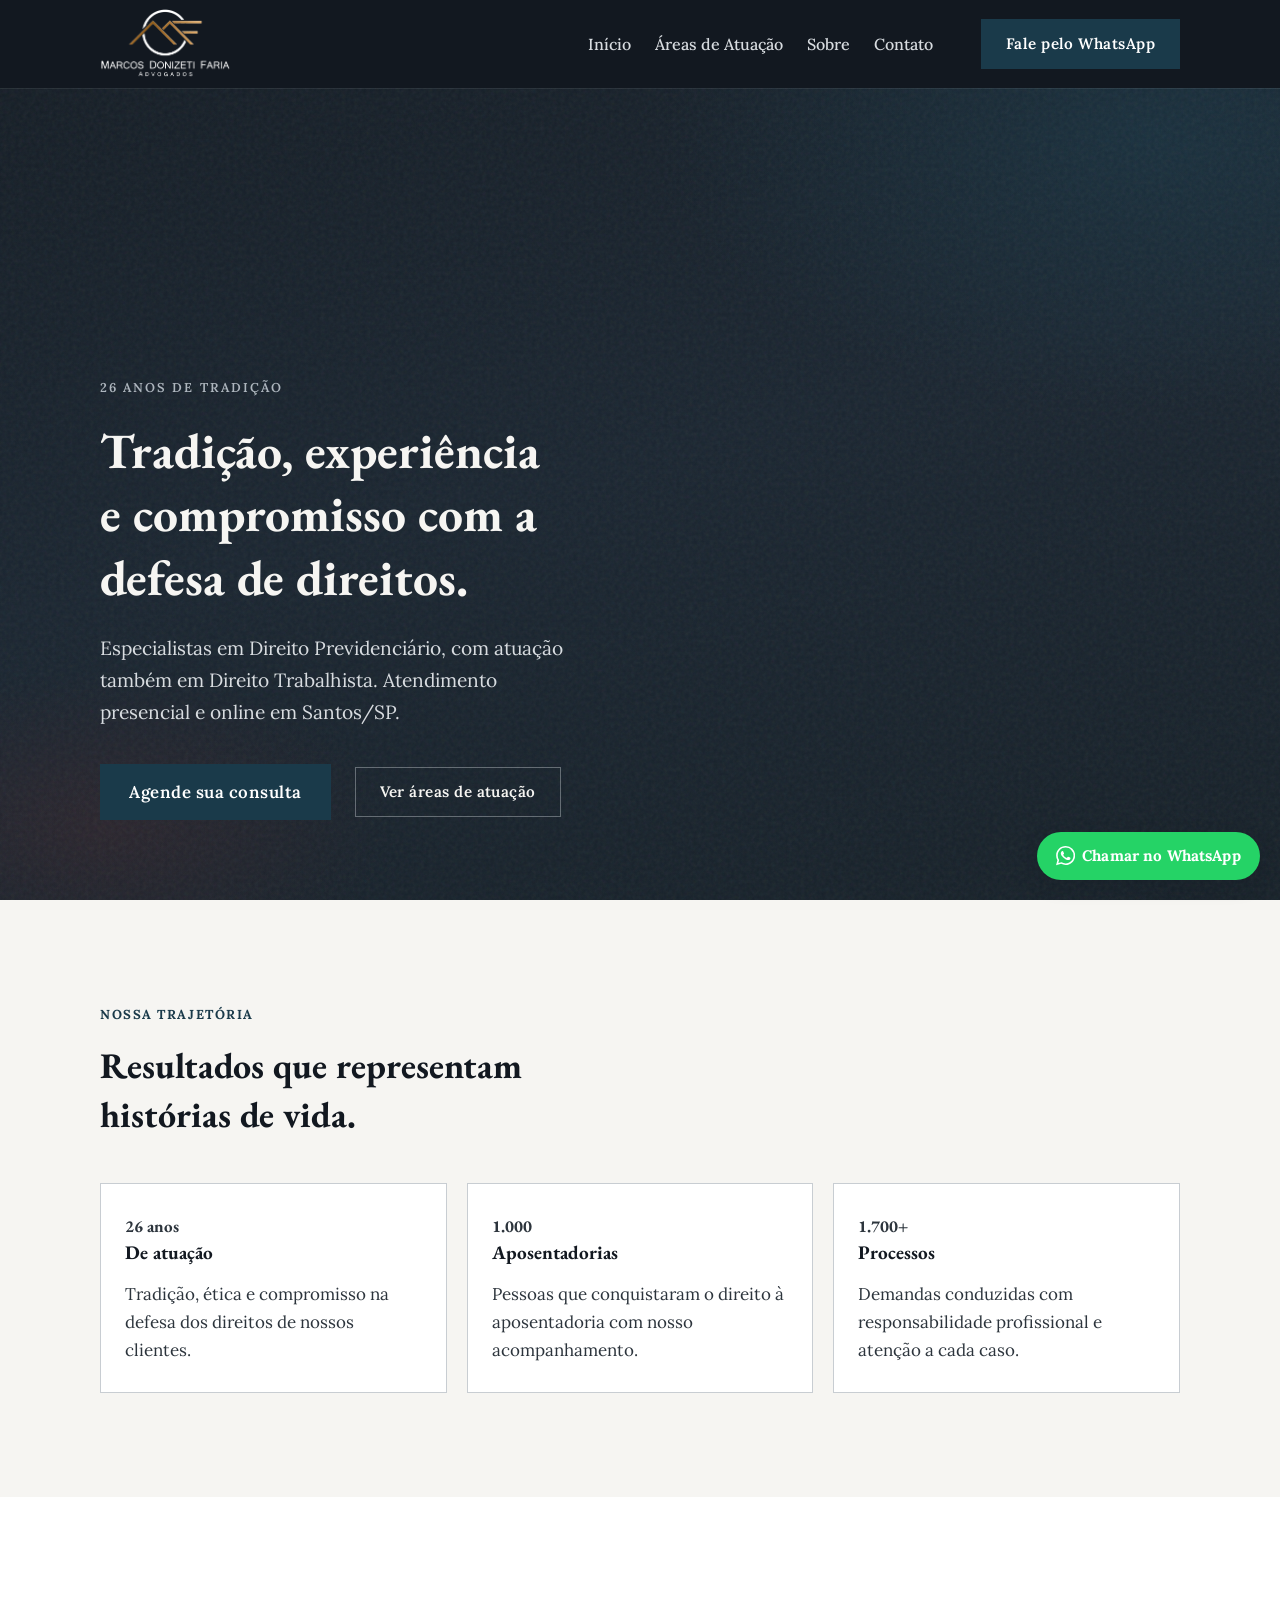
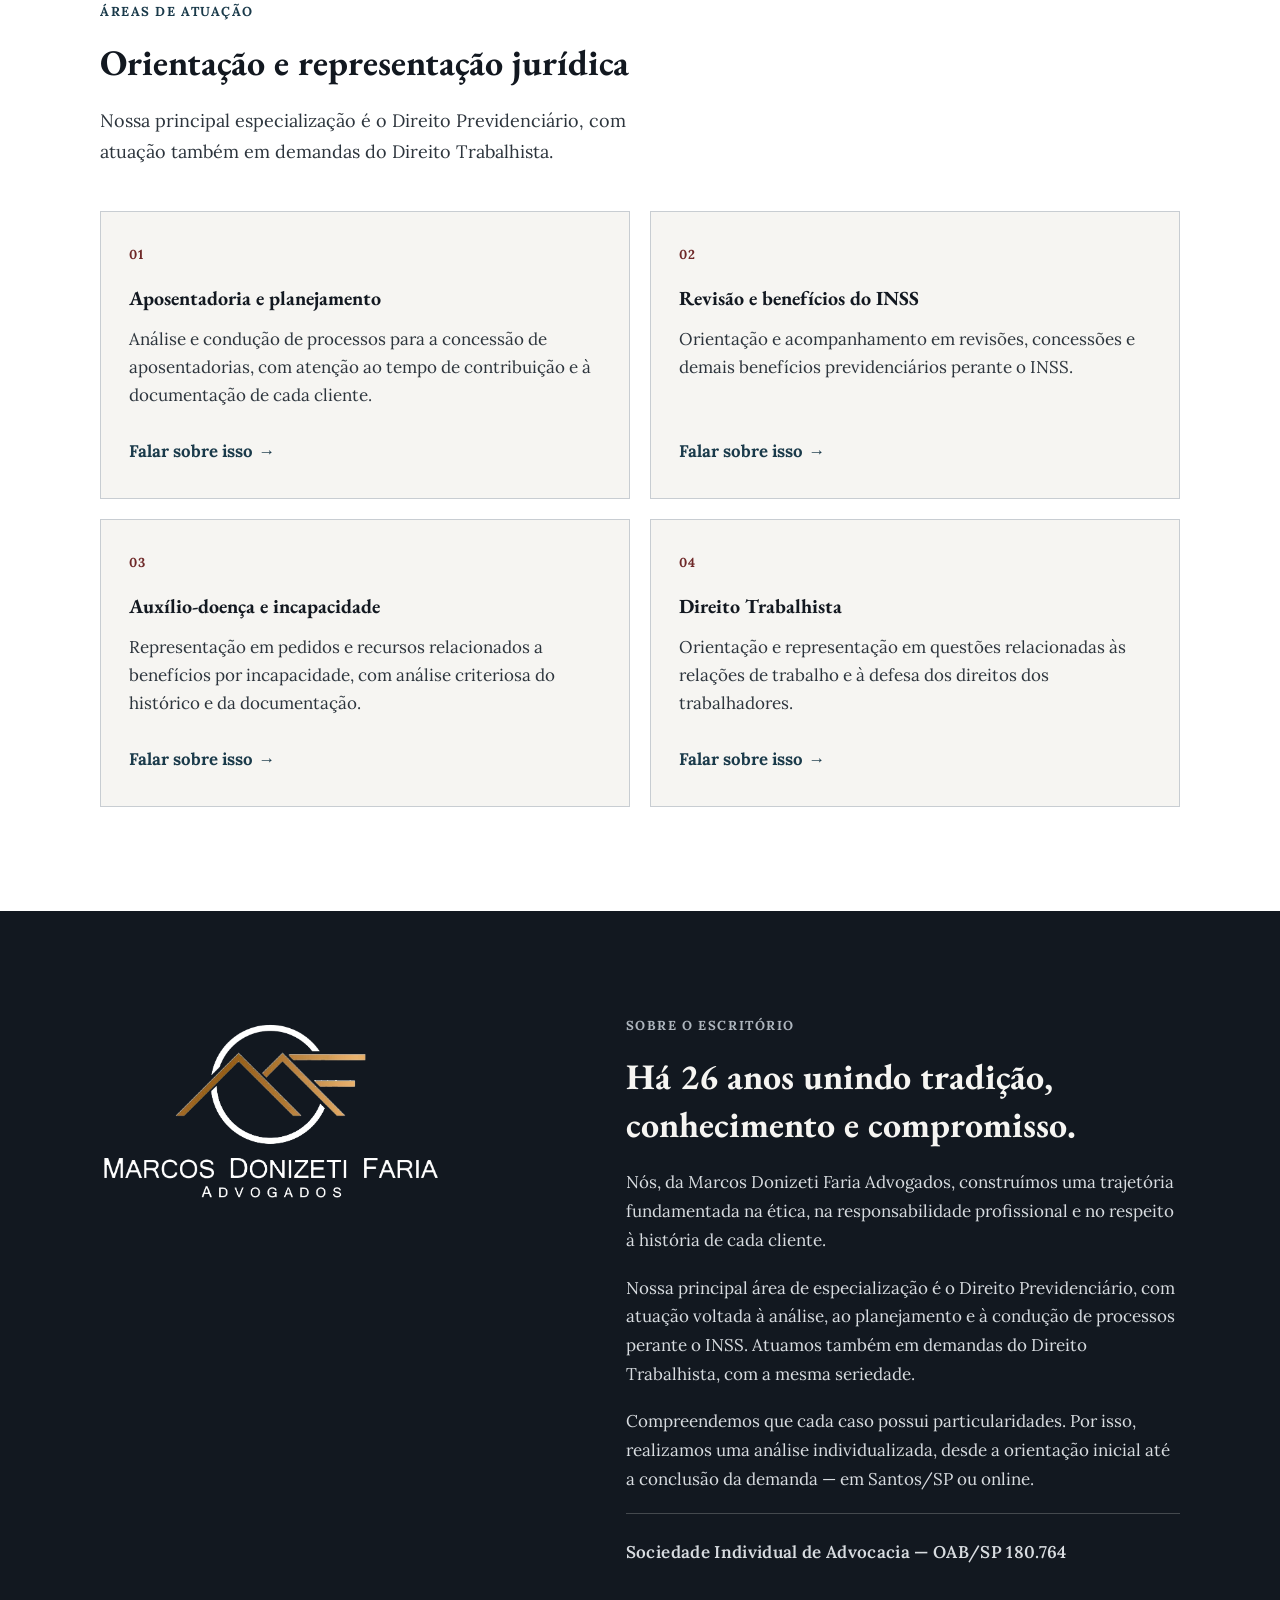
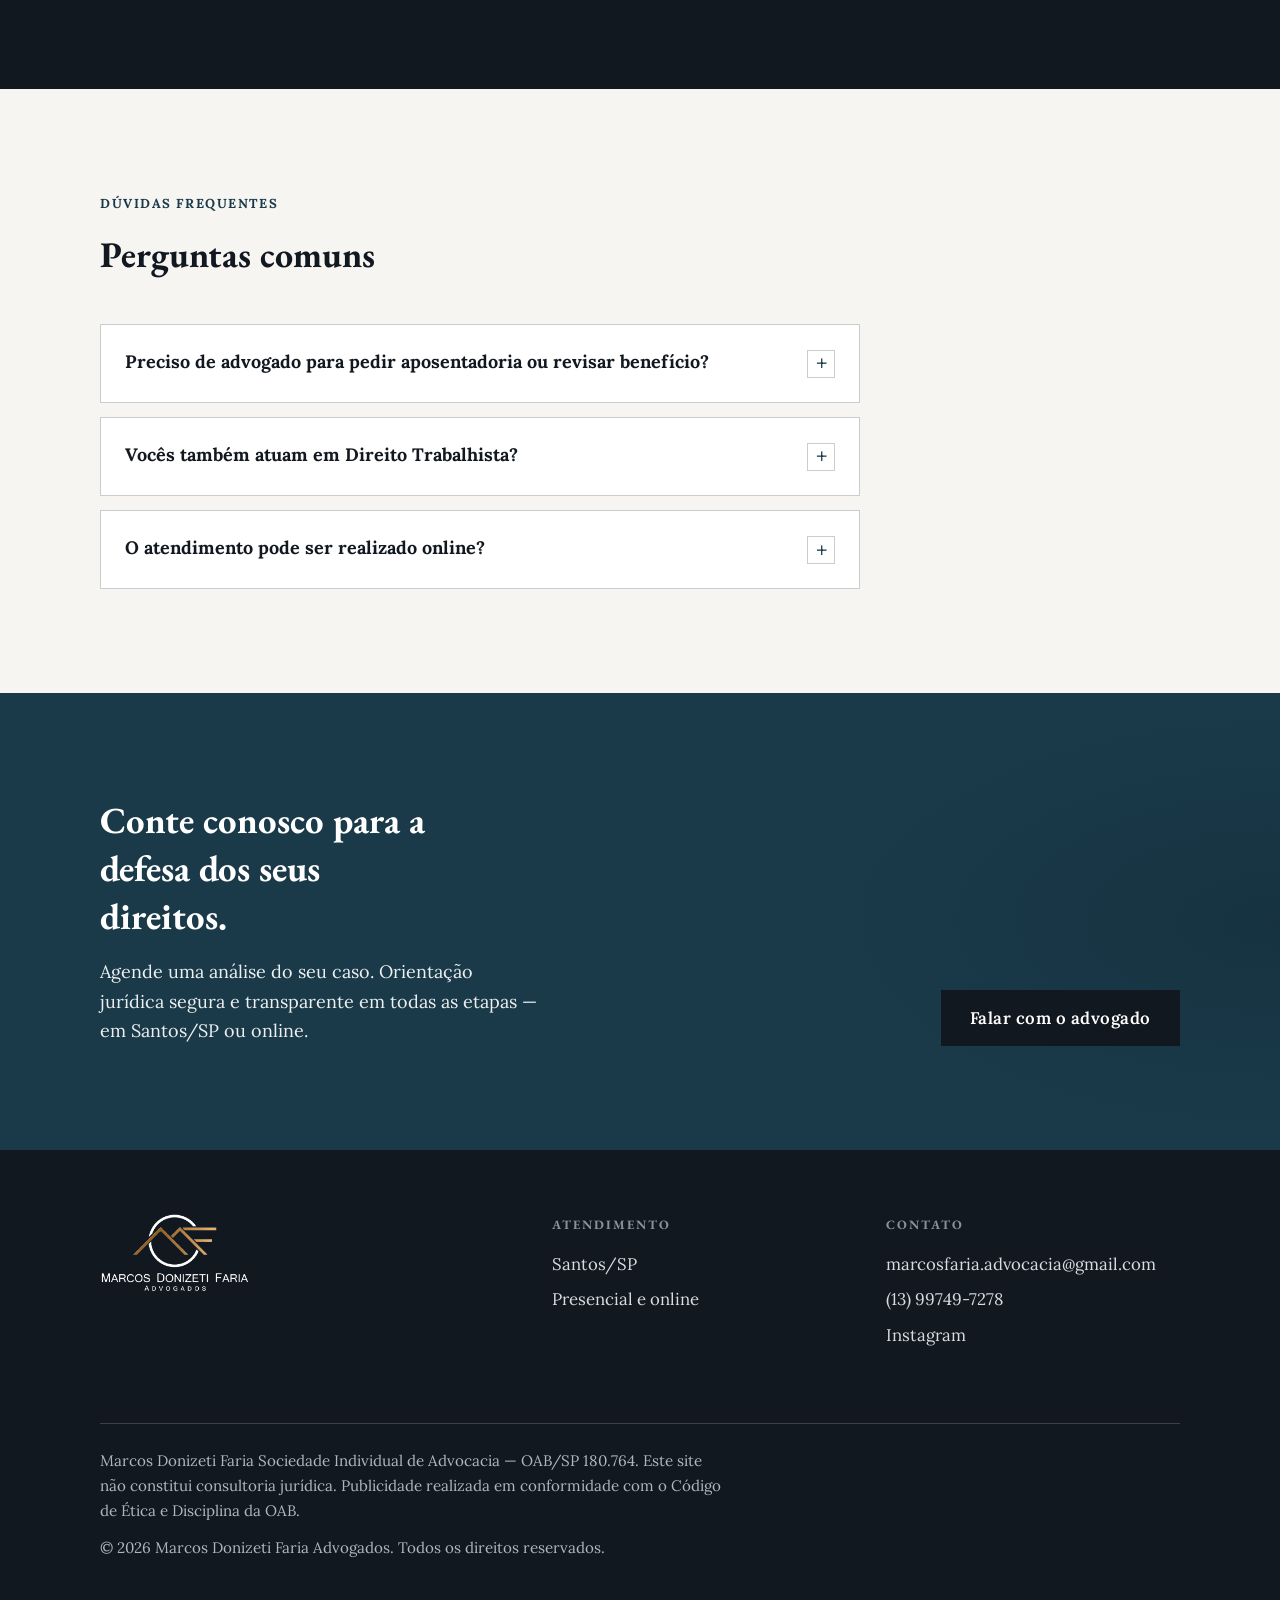
==== commit efbf2d0f: "Reescrever textos em tom formal e atualizar números da trajetória Co-authored-by: Cursor <cursoragen" ====
--- a/index.html
+++ b/index.html
@@ -3,10 +3,10 @@
   <head>
     <meta charset="UTF-8" />
     <meta name="viewport" content="width=device-width, initial-scale=1" />
-    <title>Marcos Faria Advocacia | Previdenciário e Trabalhista — Santos/SP</title>
+    <title>Marcos Donizeti Faria Advogados | Previdenciário e Trabalhista — Santos/SP</title>
     <meta
       name="description"
-      content="Marcos Faria Advocacia — 30 anos em Direito Previdenciário em Santos/SP. Aposentadoria, revisão do INSS e também Direito Trabalhista. Atendimento presencial e online. OAB/SP 180.764."
+      content="Marcos Donizeti Faria Advogados — 26 anos de tradição em Direito Previdenciário e Trabalhista em Santos/SP. Mais de 1.700 processos e cerca de 1.000 aposentadorias. OAB/SP 180.764."
     />
     <link rel="icon" href="assets/favicon.png" type="image/png" />
     <link rel="icon" href="assets/favicon.ico" sizes="any" />
@@ -24,7 +24,7 @@
 
     <header class="site-header">
       <div class="header-inner">
-        <a class="logo" href="#inicio" aria-label="Marcos Faria Advocacia — início">
+        <a class="logo" href="#inicio" aria-label="Marcos Donizeti Faria Advogados — início">
           <img
             class="logo-img"
             src="assets/logo-light.png"
@@ -76,11 +76,11 @@
       <section class="hero" id="inicio">
         <div class="hero-inner">
           <div class="hero-copy">
-            <p class="hero-brand">Previdenciário e Trabalhista</p>
-            <h1>Seus direitos previdenciários e trabalhistas, com estratégia e clareza.</h1>
+            <p class="hero-brand">26 anos de tradição</p>
+            <h1>Tradição, experiência e compromisso com a defesa de direitos.</h1>
             <p class="hero-lead">
-              Atendimento presencial e online em Santos/SP. Foco em previdência — aposentadoria,
-              revisão e benefícios do INSS — com atuação também em Direito Trabalhista.
+              Especialistas em Direito Previdenciário, com atuação também em Direito Trabalhista.
+              Atendimento presencial e online em Santos/SP.
             </p>
             <div class="hero-actions">
               <a
@@ -98,26 +98,26 @@
       <section class="section" id="confianca" aria-labelledby="confianca-titulo">
         <div class="container">
           <div class="section-head reveal">
-            <span class="section-label">Por que este escritório</span>
+            <span class="section-label">Nossa trajetória</span>
             <h2 class="section-title" id="confianca-titulo">
-              Compromisso que se mede em resultado e transparência.
+              Resultados que representam histórias de vida.
             </h2>
           </div>
           <div class="trust-grid trust-grid--stats reveal">
             <article class="trust-item">
-              <p class="trust-number">30 anos</p>
-              <h3>Na previdência</h3>
-              <p>Três décadas de atuação dedicada ao Direito Previdenciário.</p>
+              <p class="trust-number">26 anos</p>
+              <h3>De atuação</h3>
+              <p>Tradição, ética e compromisso na defesa dos direitos de nossos clientes.</p>
             </article>
             <article class="trust-item">
-              <p class="trust-number">1.000+</p>
-              <h3>Pessoas aposentadas</h3>
-              <p>Clientes que conquistaram o benefício com acompanhamento jurídico.</p>
+              <p class="trust-number">1.000</p>
+              <h3>Aposentadorias</h3>
+              <p>Pessoas que conquistaram o direito à aposentadoria com nosso acompanhamento.</p>
             </article>
             <article class="trust-item">
-              <p class="trust-number">2.000+</p>
+              <p class="trust-number">1.700+</p>
               <h3>Processos</h3>
-              <p>Mais de dois mil processos conduzidos com seriedade e foco no resultado.</p>
+              <p>Demandas conduzidas com responsabilidade profissional e atenção a cada caso.</p>
             </article>
           </div>
         </div>
@@ -127,9 +127,10 @@
         <div class="container">
           <div class="section-head reveal">
             <span class="section-label">Áreas de atuação</span>
-            <h2 class="section-title" id="areas-titulo">O que fazemos por você</h2>
+            <h2 class="section-title" id="areas-titulo">Orientação e representação jurídica</h2>
             <p class="section-intro">
-              Foco em Direito Previdenciário, com atuação também em questões trabalhistas.
+              Nossa principal especialização é o Direito Previdenciário, com atuação também em
+              demandas do Direito Trabalhista.
             </p>
           </div>
           <div class="areas-grid reveal">
@@ -137,8 +138,8 @@
               <span class="area-index">01</span>
               <h3>Aposentadoria e planejamento</h3>
               <p>
-                Regras certas para não deixar benefício na mesa nem errar o momento de pedir a
-                aposentadoria.
+                Análise e condução de processos para a concessão de aposentadorias, com atenção ao
+                tempo de contribuição e à documentação de cada cliente.
               </p>
               <a
                 class="link-cta"
@@ -151,8 +152,8 @@
               <span class="area-index">02</span>
               <h3>Revisão e benefícios do INSS</h3>
               <p>
-                Negativa, corte ou valor abaixo do devido — revisamos cálculos e buscamos o que é seu
-                por direito.
+                Orientação e acompanhamento em revisões, concessões e demais benefícios previdenciários
+                perante o INSS.
               </p>
               <a
                 class="link-cta"
@@ -165,7 +166,8 @@
               <span class="area-index">03</span>
               <h3>Auxílio-doença e incapacidade</h3>
               <p>
-                Quando a saúde impede o trabalho e o INSS nega ou corta o benefício sem justificativa.
+                Representação em pedidos e recursos relacionados a benefícios por incapacidade,
+                com análise criteriosa do histórico e da documentação.
               </p>
               <a
                 class="link-cta"
@@ -176,14 +178,15 @@
             </article>
             <article class="area-card">
               <span class="area-index">04</span>
-              <h3>Rescisão e verbas trabalhistas</h3>
+              <h3>Direito Trabalhista</h3>
               <p>
-                Demissão, acordos e valores em atraso — quando a empresa não paga o que é seu.
+                Orientação e representação em questões relacionadas às relações de trabalho e à
+                defesa dos direitos dos trabalhadores.
               </p>
               <a
                 class="link-cta"
                 data-wa
-                data-wa-msg="Olá, gostaria de falar sobre rescisão e verbas trabalhistas."
+                data-wa-msg="Olá, gostaria de falar sobre uma questão trabalhista."
                 >Falar sobre isso</a
               >
             </article>
@@ -204,13 +207,21 @@
           <div class="about-body reveal">
             <span class="section-label">Sobre o escritório</span>
             <h2 class="section-title" id="sobre-titulo">
-              Advocacia com presença e responsabilidade.
+              Há 26 anos unindo tradição, conhecimento e compromisso.
             </h2>
             <p>
-              Marcos Donizeti Faria atua há 30 anos em Direito Previdenciário, com atendimento em
-              Santos/SP — presencial ou online. O foco é previdência: aposentadorias, revisões e
-              benefícios do INSS. Também atuamos em Direito Trabalhista, com a mesma análise técnica
-              e comunicação clara.
+              Nós, da Marcos Donizeti Faria Advogados, construímos uma trajetória fundamentada na
+              ética, na responsabilidade profissional e no respeito à história de cada cliente.
+            </p>
+            <p>
+              Nossa principal área de especialização é o Direito Previdenciário, com atuação voltada
+              à análise, ao planejamento e à condução de processos perante o INSS. Atuamos também em
+              demandas do Direito Trabalhista, com a mesma seriedade.
+            </p>
+            <p>
+              Compreendemos que cada caso possui particularidades. Por isso, realizamos uma análise
+              individualizada, desde a orientação inicial até a conclusão da demanda — em Santos/SP
+              ou online.
             </p>
             <p class="about-meta">Sociedade Individual de Advocacia — OAB/SP 180.764</p>
           </div>
@@ -235,8 +246,8 @@
                 <span aria-hidden="true">+</span>
               </button>
               <div class="faq-answer" id="faq-1" hidden>
-                Sim. Um especialista evita erros de documentação e cálculo e acompanha o processo até
-                a decisão.
+                Sim. A orientação especializada contribui para uma análise mais segura da
+                documentação, do tempo de contribuição e das regras aplicáveis ao seu caso.
               </div>
             </div>
             <div class="faq-item">
@@ -246,12 +257,12 @@
                 aria-expanded="false"
                 aria-controls="faq-2"
               >
-                <span>Vocês também atendem causas trabalhistas?</span>
+                <span>Vocês também atuam em Direito Trabalhista?</span>
                 <span aria-hidden="true">+</span>
               </button>
               <div class="faq-answer" id="faq-2" hidden>
-                Sim. O foco do escritório é previdência, mas também atuamos em questões trabalhistas
-                como rescisão, verbas em atraso e direitos do trabalhador.
+                Sim. Nossa principal especialização é o Direito Previdenciário, e também oferecemos
+                orientação e representação em demandas trabalhistas.
               </div>
             </div>
             <div class="faq-item">
@@ -261,11 +272,12 @@
                 aria-expanded="false"
                 aria-controls="faq-3"
               >
-                <span>O atendimento pode ser só online?</span>
+                <span>O atendimento pode ser realizado online?</span>
                 <span aria-hidden="true">+</span>
               </button>
               <div class="faq-answer" id="faq-3" hidden>
-                Sim. Atendemos online ou presencialmente em Santos/SP, conforme sua necessidade.
+                Sim. Atendemos de forma presencial ou online em Santos/SP, conforme a necessidade de
+                cada cliente.
               </div>
             </div>
           </div>
@@ -275,10 +287,10 @@
       <section class="cta-band" id="contato" aria-labelledby="cta-titulo">
         <div class="container">
           <div>
-            <h2 id="cta-titulo">Não deixe o prazo decidir por você.</h2>
+            <h2 id="cta-titulo">Conte conosco para a defesa dos seus direitos.</h2>
             <p>
-              Conte o seu caso. Retorno objetivo sobre viabilidade e próximos passos — em Santos/SP
-              ou online.
+              Agende uma análise do seu caso. Orientação jurídica segura e transparente em todas as
+              etapas — em Santos/SP ou online.
             </p>
           </div>
           <a
@@ -327,7 +339,7 @@
             constitui consultoria jurídica. Publicidade realizada em conformidade com o Código de
             Ética e Disciplina da OAB.
           </p>
-          <p class="footer-copy">© 2026 Marcos Faria Advocacia. Todos os direitos reservados.</p>
+          <p class="footer-copy">© 2026 Marcos Donizeti Faria Advogados. Todos os direitos reservados.</p>
         </div>
       </div>
     </footer>
--- a/css/styles.css
+++ b/css/styles.css
@@ -655,11 +655,11 @@
 }
 
 .about-body p {
-  margin: 0 0 1.35rem;
+  margin: 0 0 1.15rem;
   color: var(--on-dark-soft);
-  max-width: 50ch;
-  font-size: 1.125rem;
-  line-height: 1.75;
+  max-width: 54ch;
+  font-size: 1.0625rem;
+  line-height: 1.7;
 }
 
 .about-meta {
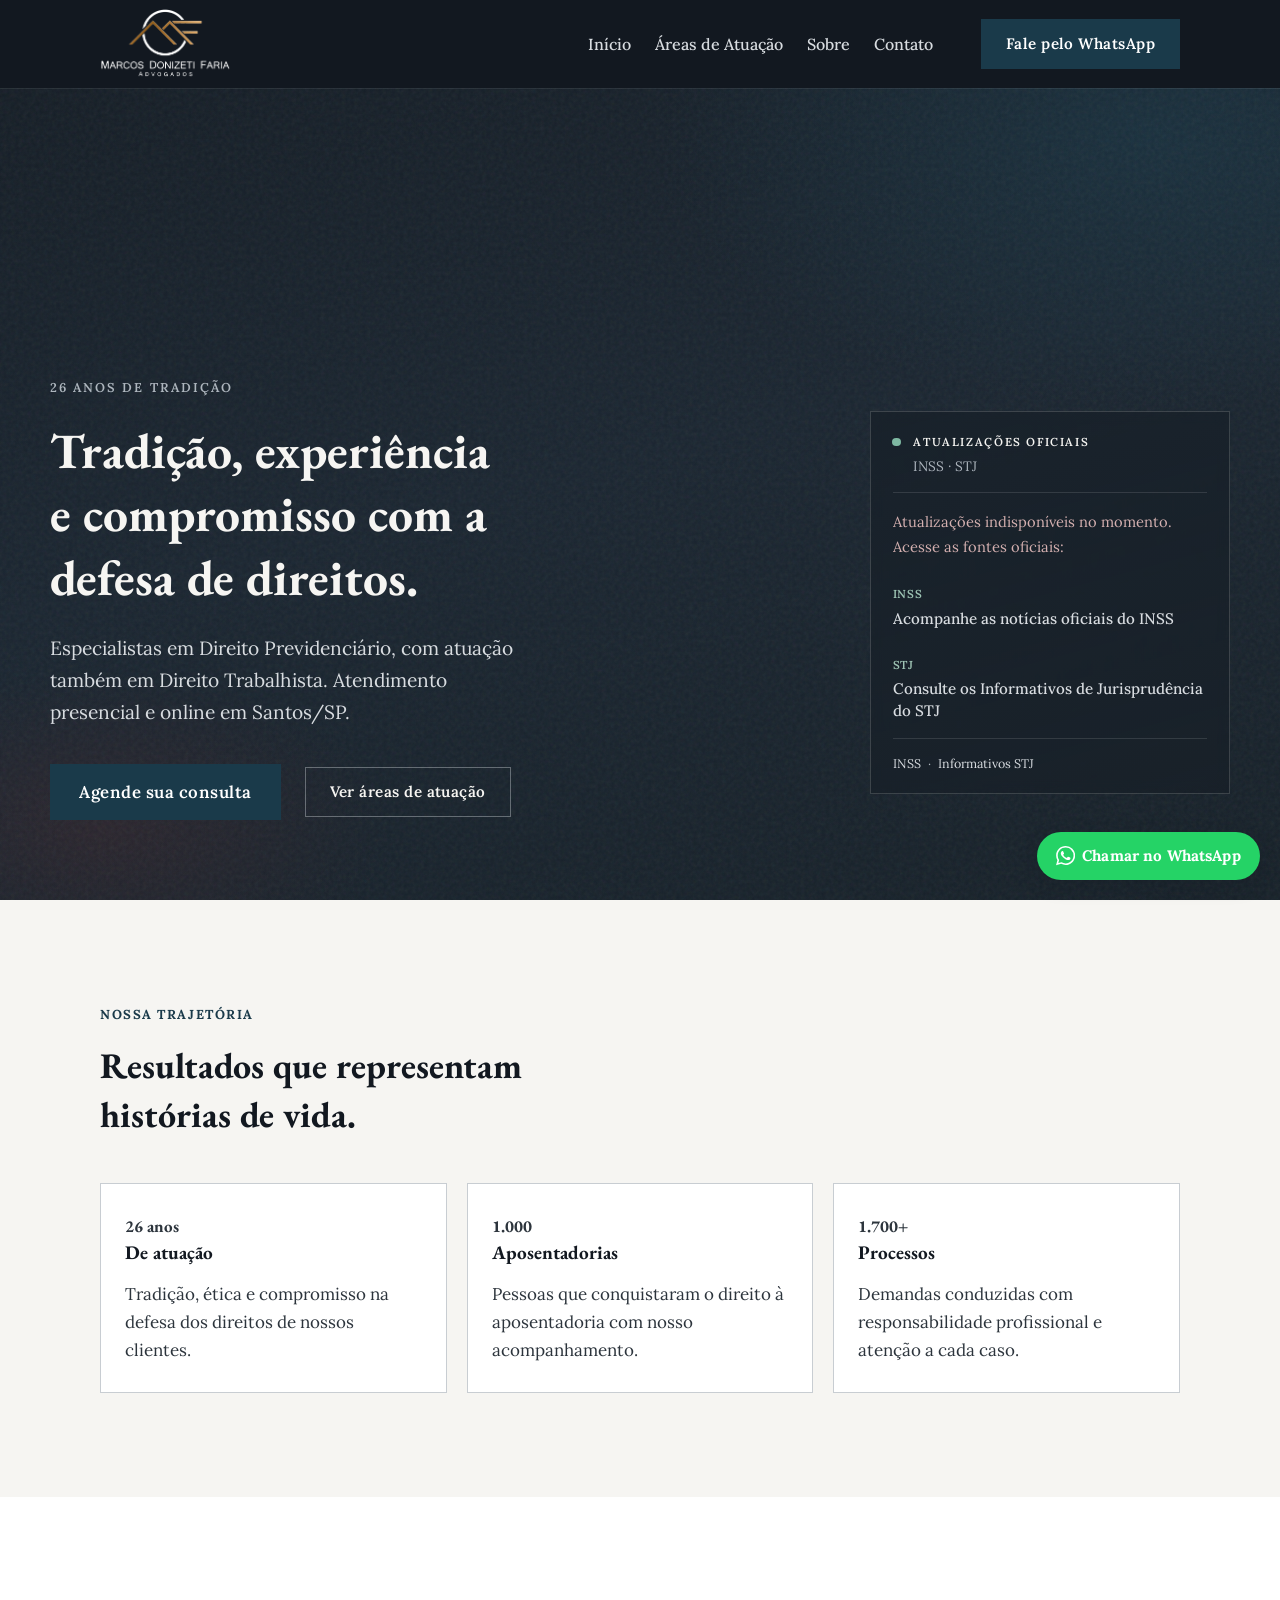
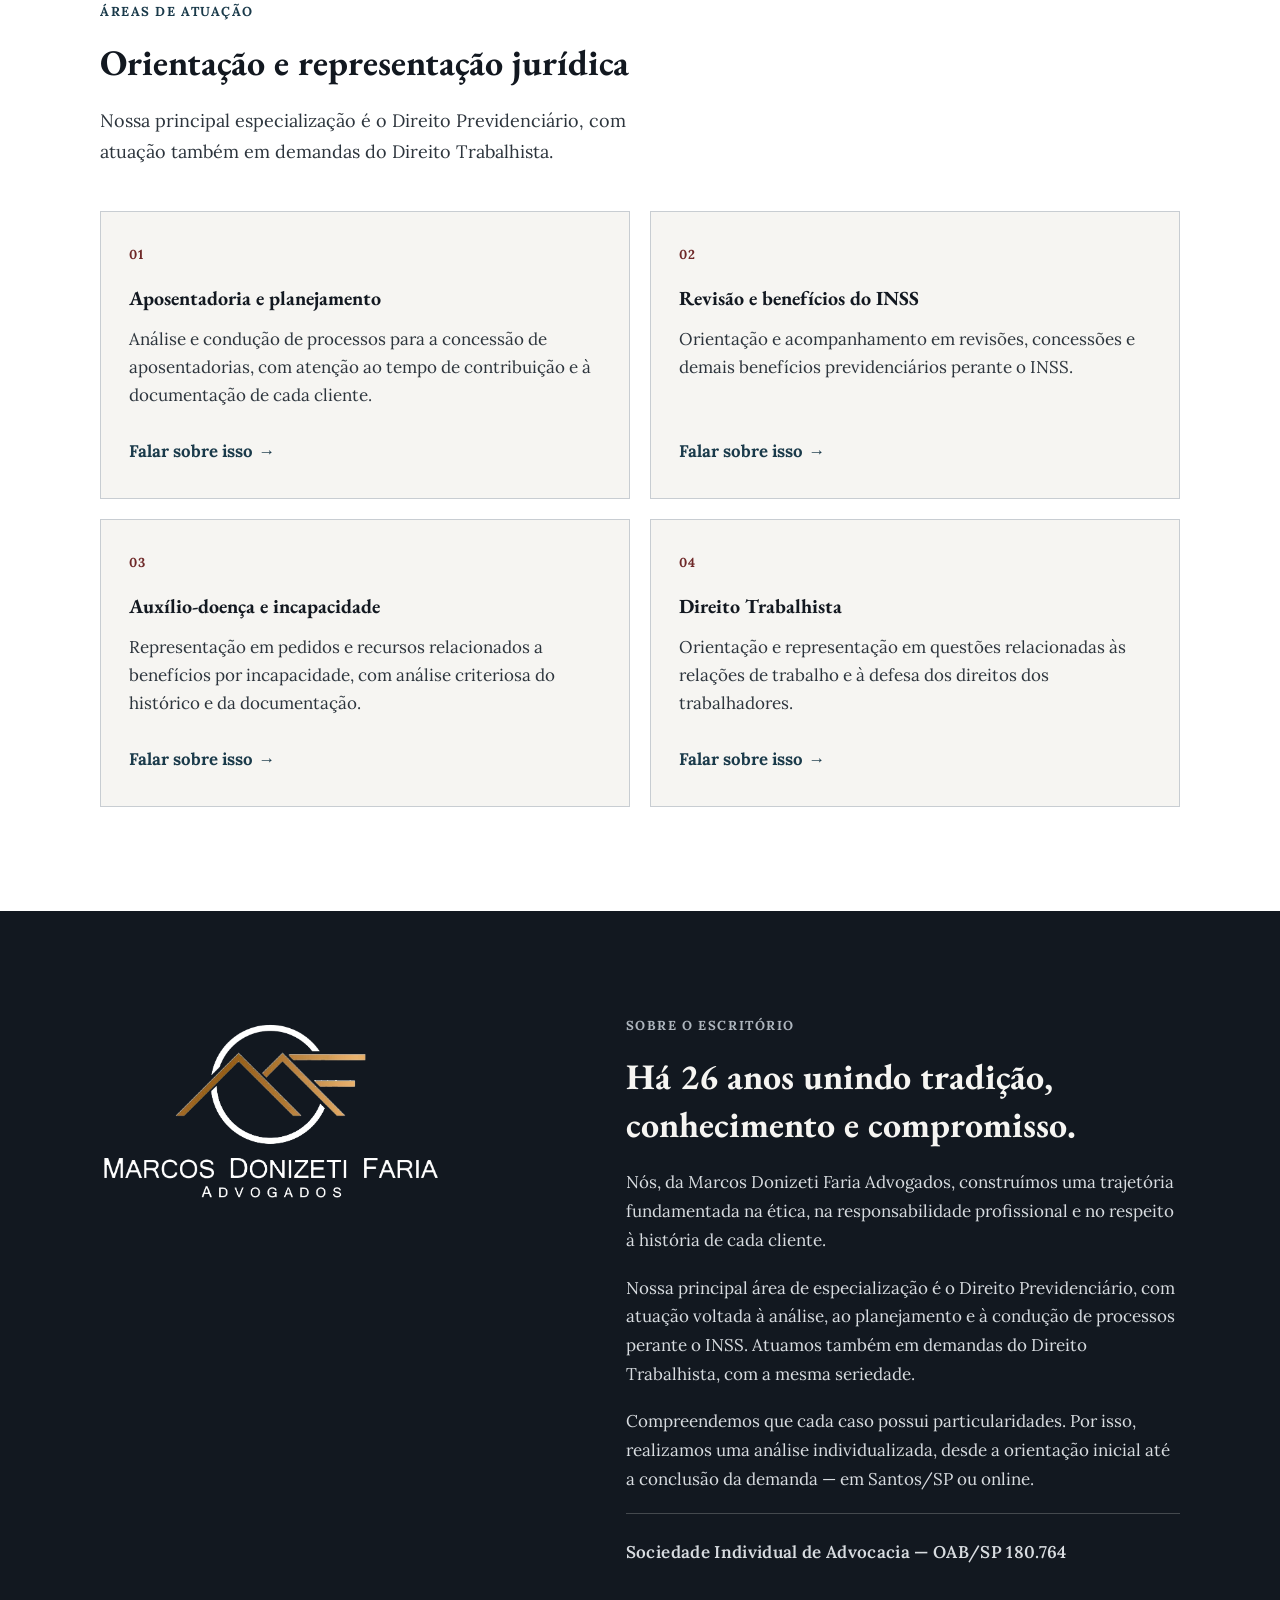
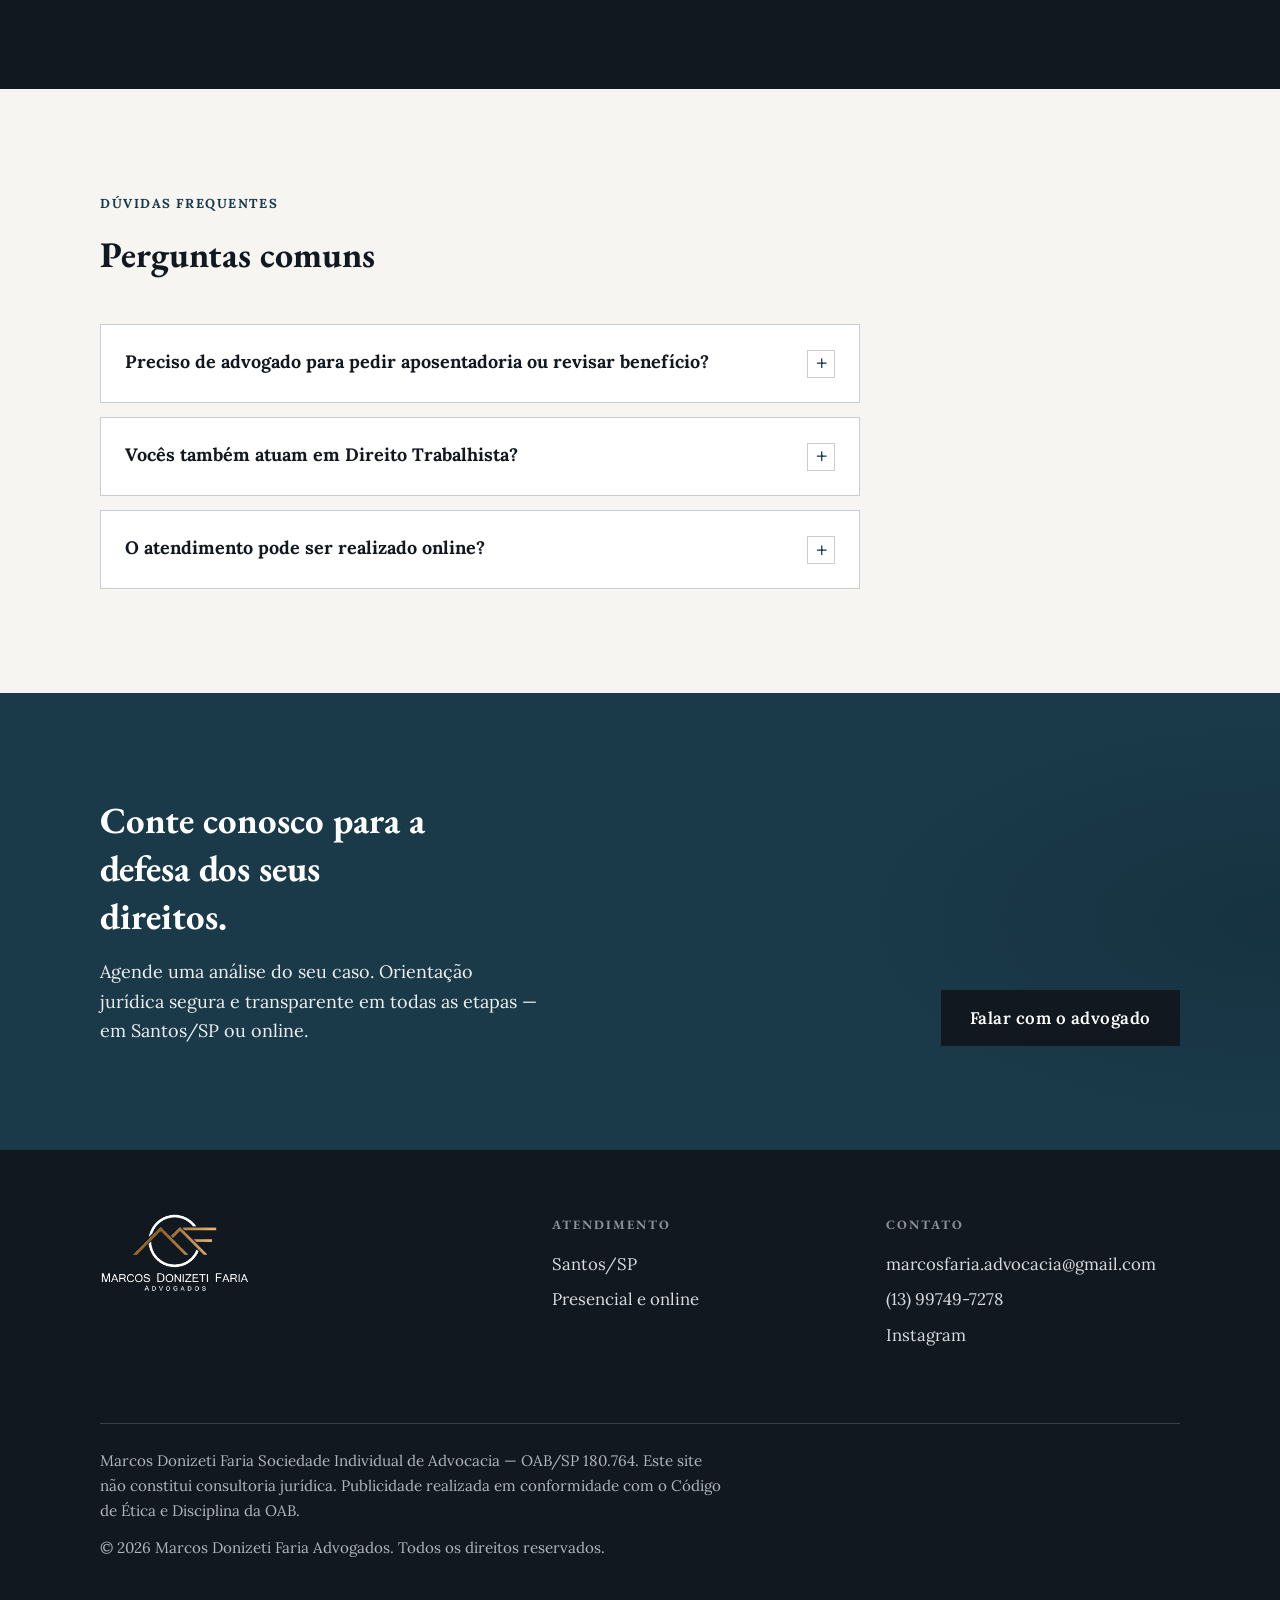
==== commit 20983ede: "Adicionar painel de atualizações oficiais do INSS e STJ no hero Co-authored-by: Cursor <cursoragent@" ====
--- a/index.html
+++ b/index.html
@@ -92,6 +92,34 @@
               <a class="btn btn-ghost" href="#areas">Ver áreas de atuação</a>
             </div>
           </div>
+
+          <aside class="hero-news" aria-labelledby="hero-news-title">
+            <div class="hero-news-head">
+              <span class="hero-news-live" aria-hidden="true"></span>
+              <div>
+                <p class="hero-news-kicker" id="hero-news-title">Atualizações oficiais</p>
+                <p class="hero-news-sources">INSS · STJ</p>
+              </div>
+            </div>
+            <ul class="hero-news-list" id="hero-news-list" aria-live="polite">
+              <li class="hero-news-status">Carregando atualizações…</li>
+            </ul>
+            <div class="hero-news-foot">
+              <a
+                href="https://www.gov.br/inss/pt-br/assuntos/noticias"
+                target="_blank"
+                rel="noopener noreferrer"
+                >INSS</a
+              >
+              <span aria-hidden="true">·</span>
+              <a
+                href="https://ww2.stj.jus.br/jurisprudencia/externo/informativo/"
+                target="_blank"
+                rel="noopener noreferrer"
+                >Informativos STJ</a
+              >
+            </div>
+          </aside>
         </div>
       </section>
 
--- a/css/styles.css
+++ b/css/styles.css
@@ -411,13 +411,188 @@
 .hero-inner {
   position: relative;
   z-index: 1;
-  display: block;
-  width: min(100% - 3rem, var(--max));
+  display: grid;
+  gap: 2.5rem;
+  align-items: end;
+  width: min(100% - 3rem, 1180px);
   margin-inline: auto;
 }
 
 .hero-copy {
   max-width: 38rem;
+}
+
+.hero-news {
+  width: min(100%, 22.5rem);
+  justify-self: end;
+  padding: 1.25rem 1.35rem 1.1rem;
+  border: 1px solid rgba(246, 245, 242, 0.16);
+  background: linear-gradient(
+    165deg,
+    rgba(20, 28, 36, 0.55) 0%,
+    rgba(18, 24, 32, 0.35) 100%
+  );
+  backdrop-filter: blur(6px);
+  animation: news-in 0.9s var(--ease) both;
+  animation-delay: 0.2s;
+}
+
+.hero-news-head {
+  display: flex;
+  align-items: flex-start;
+  gap: 0.75rem;
+  margin-bottom: 1rem;
+  padding-bottom: 0.85rem;
+  border-bottom: 1px solid rgba(246, 245, 242, 0.12);
+}
+
+.hero-news-live {
+  width: 0.55rem;
+  height: 0.55rem;
+  margin-top: 0.35rem;
+  border-radius: 50%;
+  background: #7eb8a2;
+  box-shadow: 0 0 0 0 rgba(126, 184, 162, 0.55);
+  animation: live-pulse 2.2s ease-out infinite;
+  flex-shrink: 0;
+}
+
+.hero-news-kicker {
+  margin: 0;
+  font-family: var(--font-body);
+  font-size: 0.72rem;
+  font-weight: 600;
+  letter-spacing: 0.14em;
+  text-transform: uppercase;
+  color: var(--on-dark);
+}
+
+.hero-news-sources {
+  margin: 0.2rem 0 0;
+  font-size: 0.85rem;
+  color: var(--on-dark-muted);
+}
+
+.hero-news-list {
+  list-style: none;
+  margin: 0;
+  padding: 0;
+  display: flex;
+  flex-direction: column;
+  gap: 0.85rem;
+  max-height: 18rem;
+  overflow: auto;
+}
+
+.hero-news-list li {
+  margin: 0;
+  padding: 0;
+}
+
+.hero-news-item a {
+  display: block;
+  text-decoration: none;
+  color: inherit;
+  transition: color 0.2s var(--ease);
+}
+
+.hero-news-item a:hover .hero-news-title,
+.hero-news-item a:focus-visible .hero-news-title {
+  color: var(--white);
+}
+
+.hero-news-meta {
+  display: flex;
+  align-items: center;
+  gap: 0.55rem;
+  margin-bottom: 0.25rem;
+  font-size: 0.72rem;
+  letter-spacing: 0.06em;
+  text-transform: uppercase;
+  color: var(--on-dark-muted);
+}
+
+.hero-news-badge {
+  color: #9ec4b4;
+  font-weight: 600;
+}
+
+.hero-news-title {
+  margin: 0;
+  font-family: var(--font-body);
+  font-size: 0.95rem;
+  font-weight: 500;
+  line-height: 1.45;
+  color: var(--on-dark-soft);
+}
+
+.hero-news-status {
+  font-size: 0.92rem;
+  color: var(--on-dark-muted);
+}
+
+.hero-news-status.is-error {
+  color: #d4b0b0;
+}
+
+.hero-news-foot {
+  display: flex;
+  flex-wrap: wrap;
+  align-items: center;
+  gap: 0.45rem;
+  margin-top: 1rem;
+  padding-top: 0.85rem;
+  border-top: 1px solid rgba(246, 245, 242, 0.12);
+  font-size: 0.78rem;
+  color: var(--on-dark-muted);
+}
+
+.hero-news-foot a {
+  color: var(--on-dark-soft);
+  text-decoration: none;
+  border-bottom: 1px solid transparent;
+  transition: border-color 0.2s var(--ease), color 0.2s var(--ease);
+}
+
+.hero-news-foot a:hover,
+.hero-news-foot a:focus-visible {
+  color: var(--white);
+  border-bottom-color: rgba(246, 245, 242, 0.45);
+}
+
+@keyframes news-in {
+  from {
+    opacity: 0;
+    transform: translateY(0.75rem);
+  }
+  to {
+    opacity: 1;
+    transform: translateY(0);
+  }
+}
+
+@keyframes live-pulse {
+  0% {
+    box-shadow: 0 0 0 0 rgba(126, 184, 162, 0.55);
+  }
+  70% {
+    box-shadow: 0 0 0 0.55rem rgba(126, 184, 162, 0);
+  }
+  100% {
+    box-shadow: 0 0 0 0 rgba(126, 184, 162, 0);
+  }
+}
+
+@media (min-width: 960px) {
+  .hero-inner {
+    grid-template-columns: minmax(0, 1fr) minmax(18rem, 22.5rem);
+    gap: 3rem;
+    align-items: center;
+  }
+
+  .hero-news {
+    margin-top: 0.5rem;
+  }
 }
 
 .hero-brand {
@@ -474,6 +649,15 @@
 
   .hero h1 {
     max-width: none;
+  }
+
+  .hero-news {
+    justify-self: stretch;
+    width: 100%;
+  }
+
+  .hero-news-list {
+    max-height: 14rem;
   }
 }
 
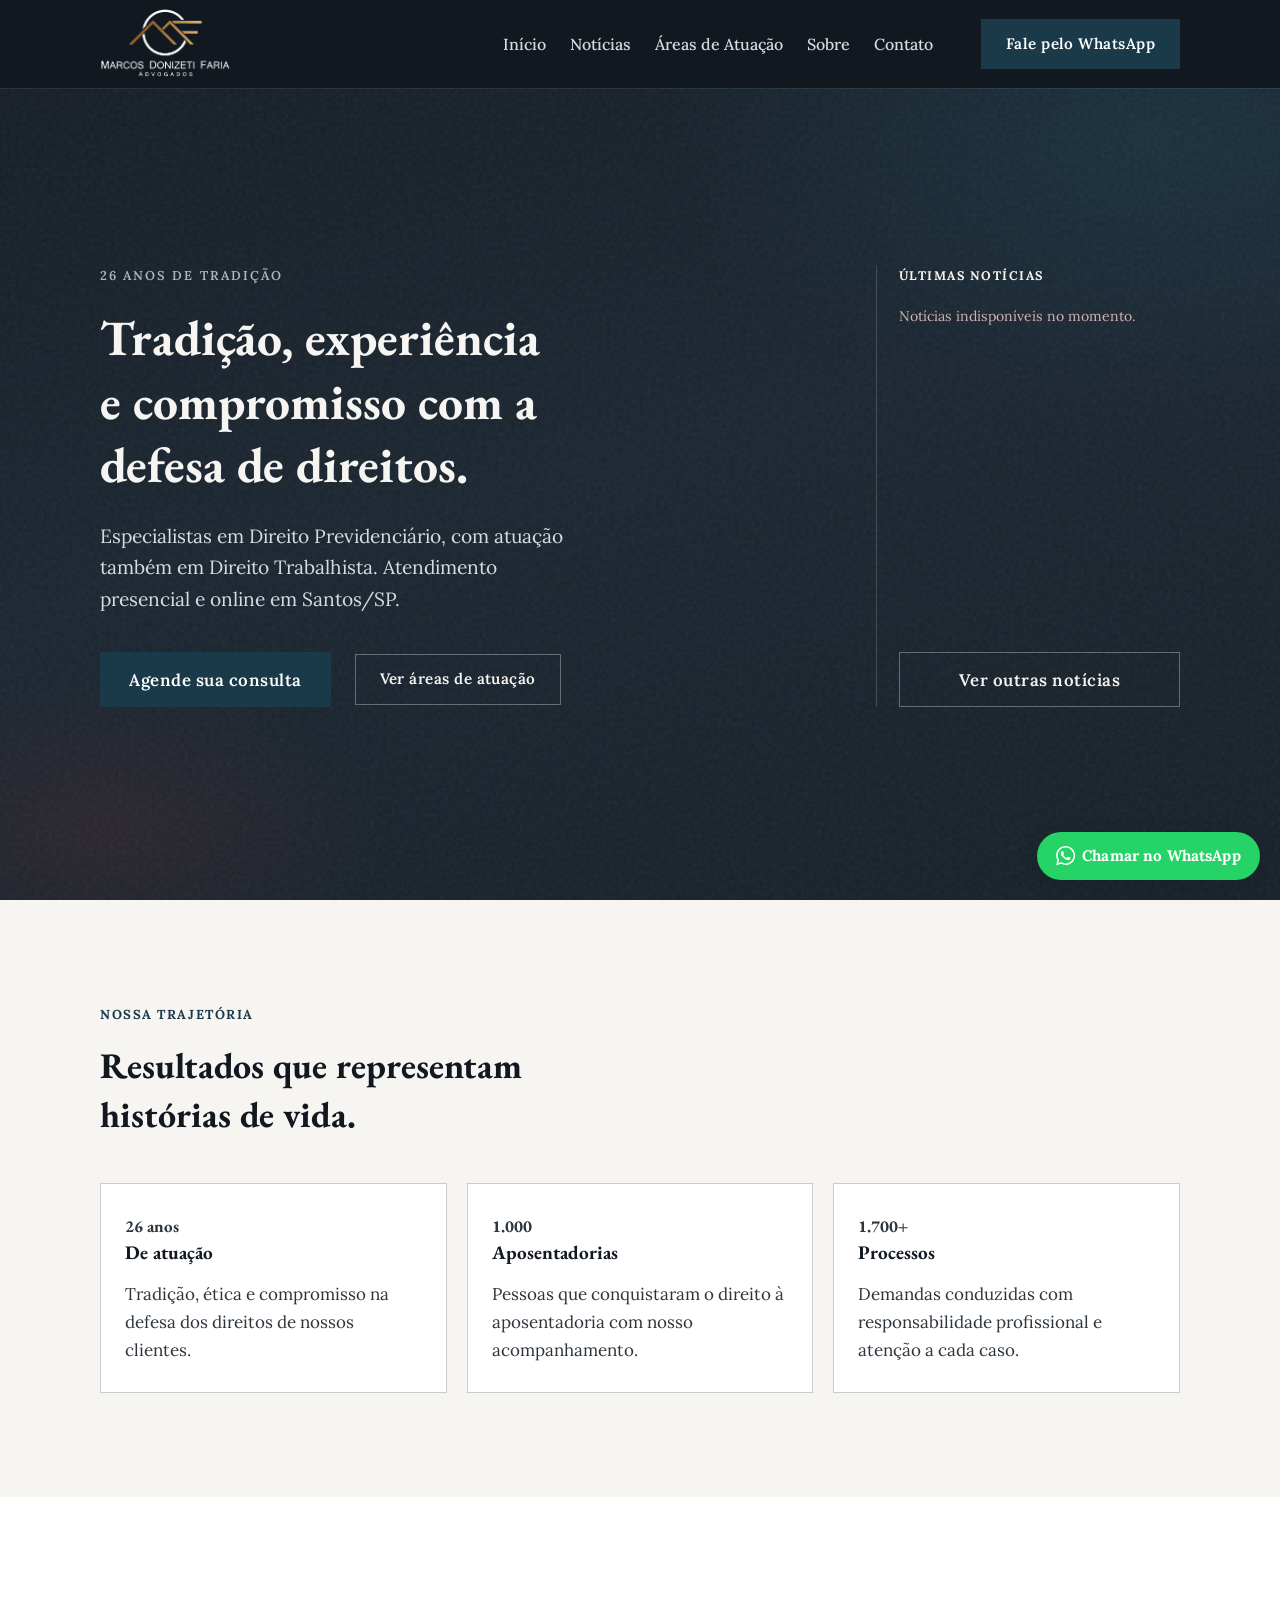
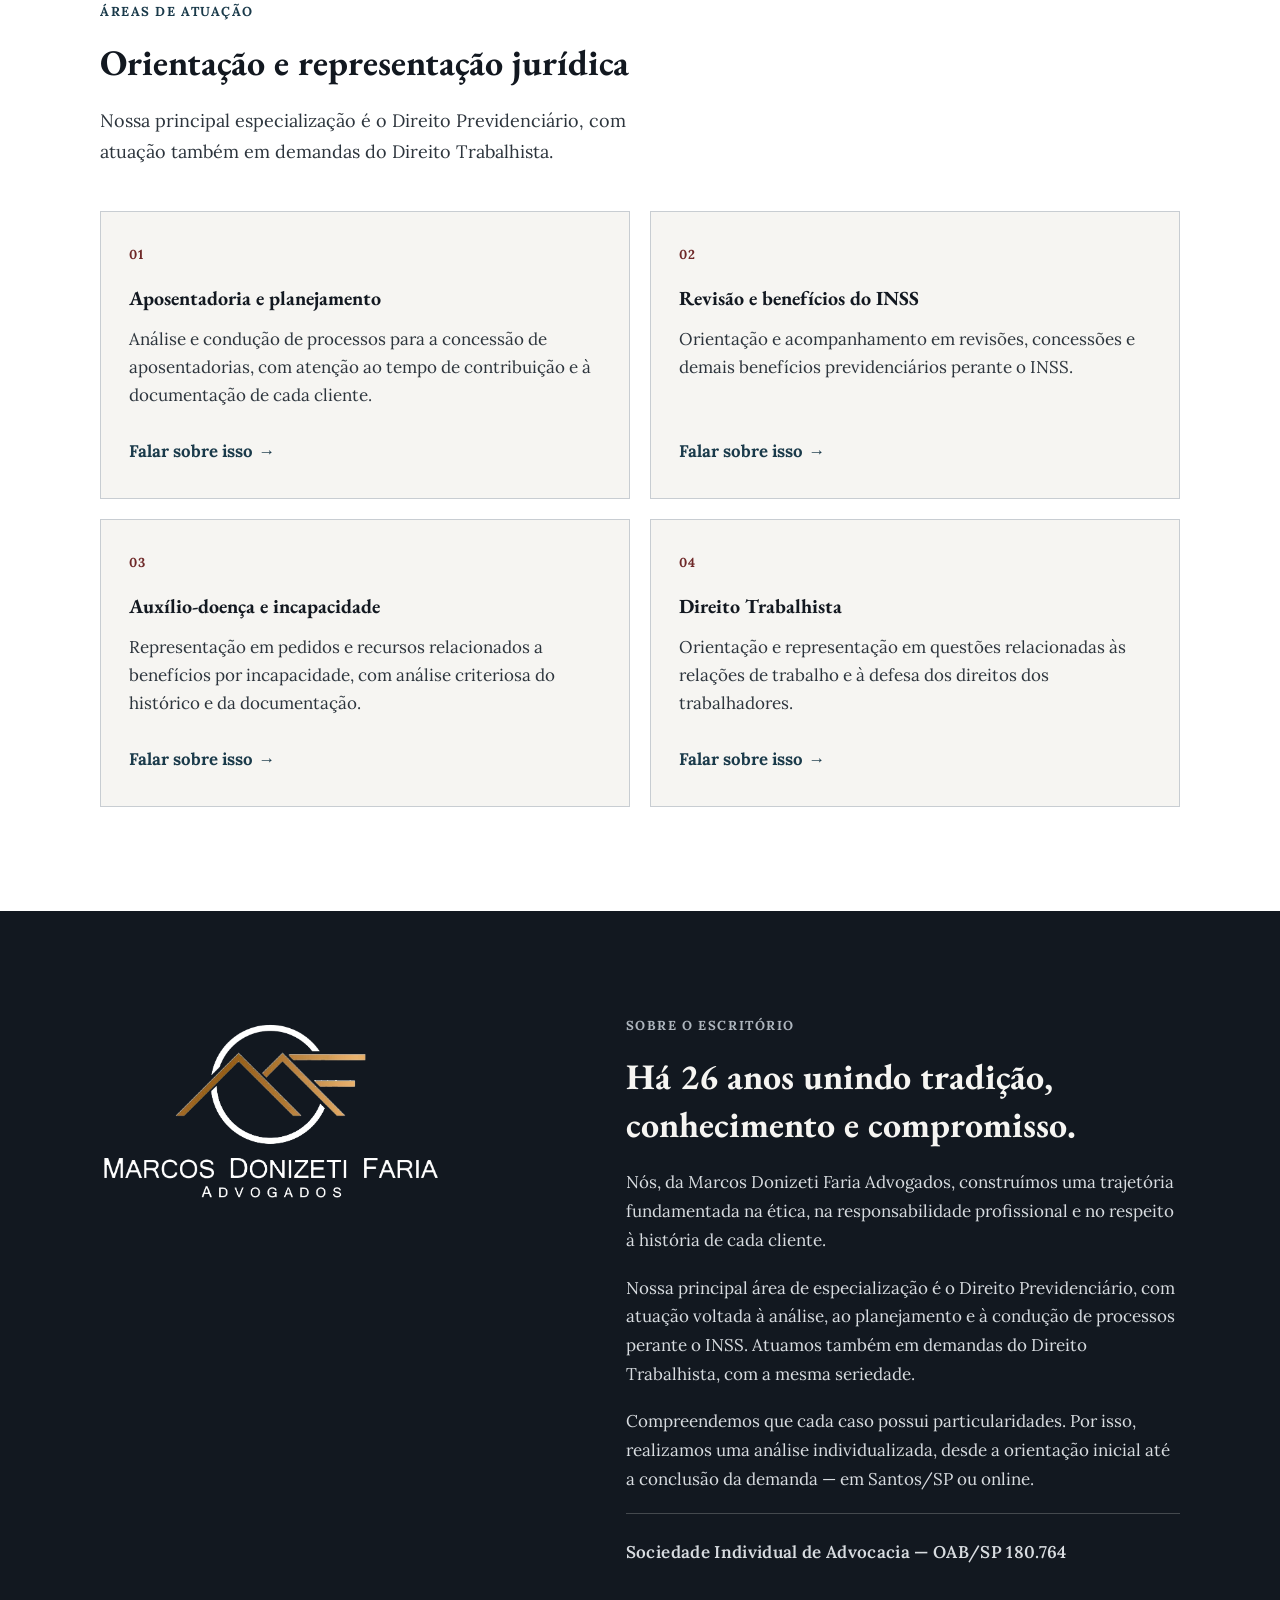
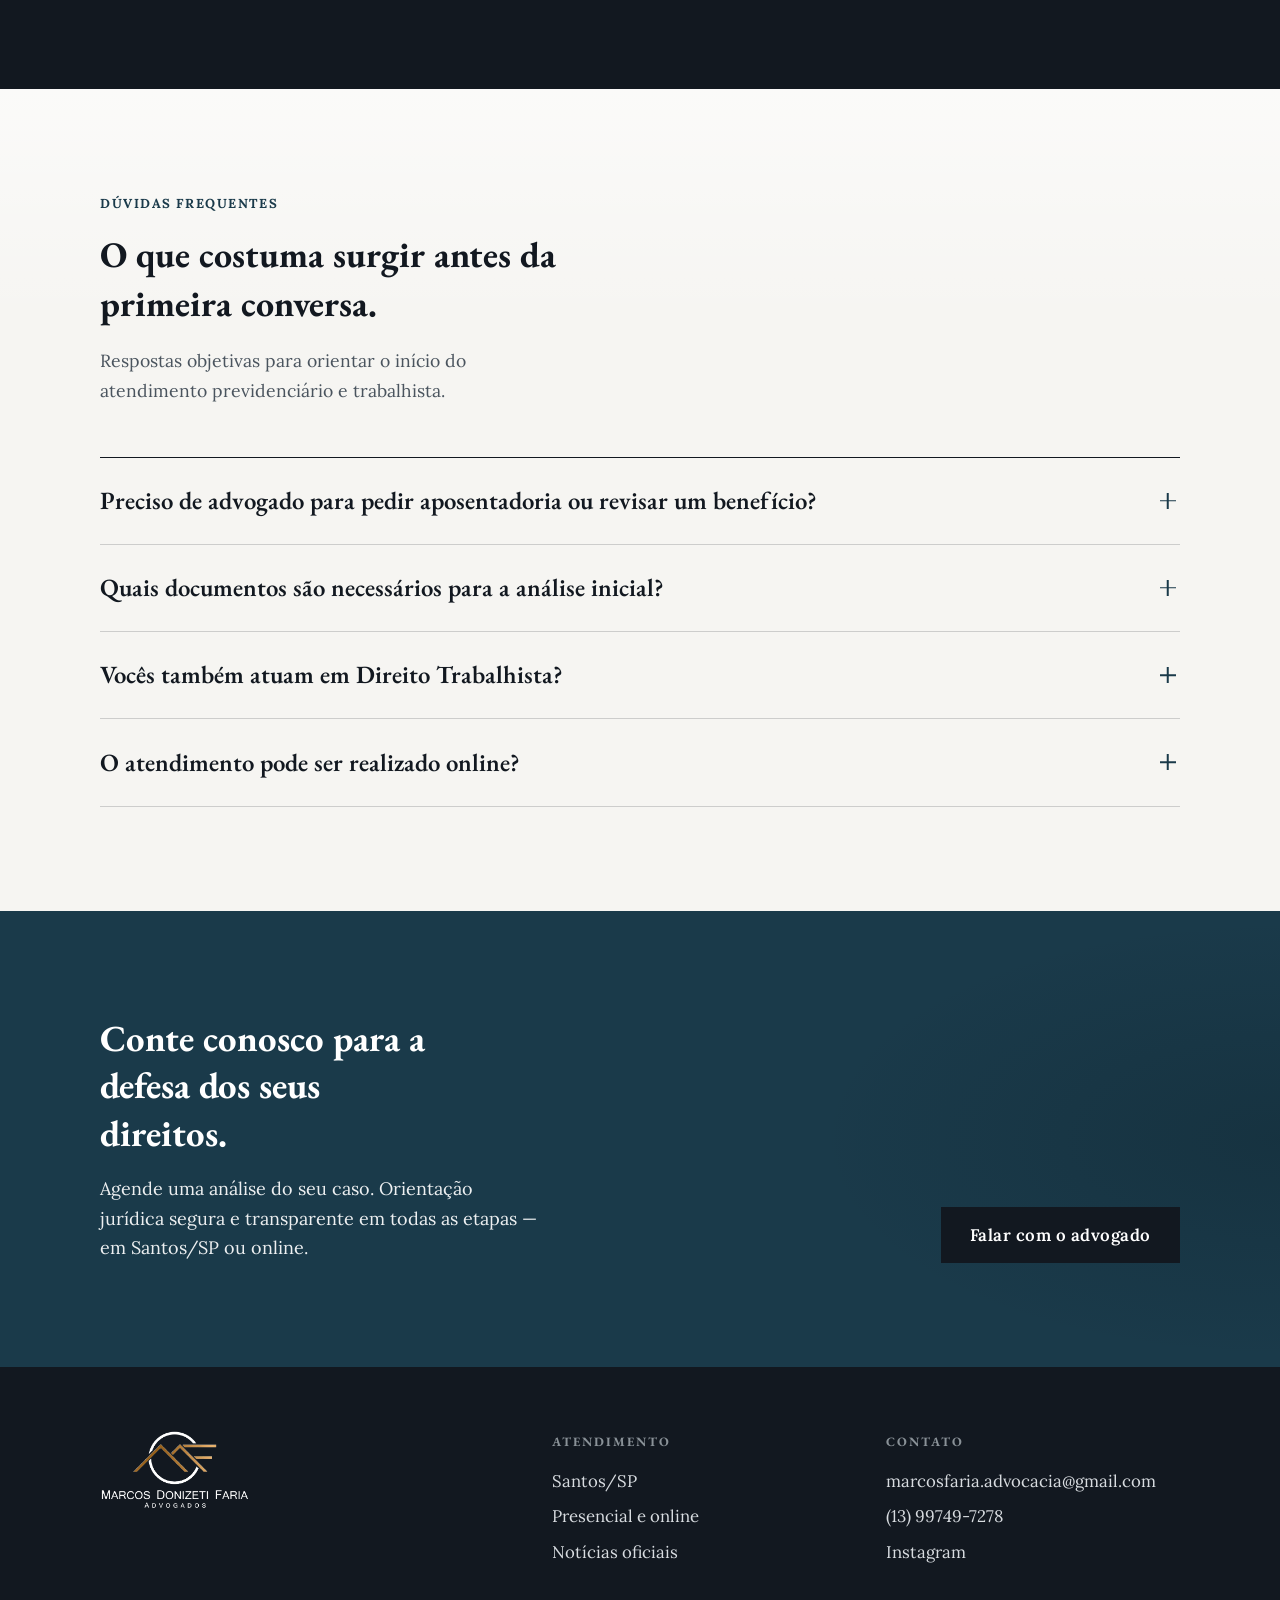
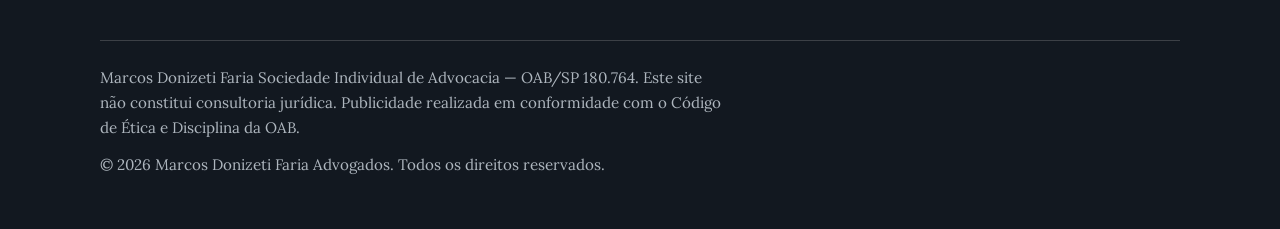
==== commit e6c9af87: "Adicionar página de notícias e preview do INSS no hero Inclui boletim com filtros INSS/STJ, imagens " ====
--- a/index.html
+++ b/index.html
@@ -37,6 +37,7 @@
         <nav class="nav-panel" id="menu-principal" aria-label="Menu principal">
           <ul class="nav-links">
             <li><a href="#inicio">Início</a></li>
+            <li><a href="/noticias">Notícias</a></li>
             <li><a href="#areas">Áreas de Atuação</a></li>
             <li><a href="#sobre">Sobre</a></li>
             <li><a href="#contato">Contato</a></li>
@@ -95,29 +96,53 @@
 
           <aside class="hero-news" aria-labelledby="hero-news-title">
             <div class="hero-news-head">
-              <span class="hero-news-live" aria-hidden="true"></span>
-              <div>
-                <p class="hero-news-kicker" id="hero-news-title">Atualizações oficiais</p>
-                <p class="hero-news-sources">INSS · STJ</p>
-              </div>
-            </div>
-            <ul class="hero-news-list" id="hero-news-list" aria-live="polite">
-              <li class="hero-news-status">Carregando atualizações…</li>
+              <p class="hero-news-kicker" id="hero-news-title">Últimas notícias</p>
+            </div>
+            <ul
+              class="hero-news-list"
+              id="hero-news-list"
+              aria-live="polite"
+              aria-busy="true"
+            >
+              <li class="hero-news-skel" aria-hidden="true">
+                <span class="skel skel-thumb"></span>
+                <span class="skel-copy">
+                  <span class="skel skel-line skel-line--sm"></span>
+                  <span class="skel skel-line"></span>
+                </span>
+              </li>
+              <li class="hero-news-skel" aria-hidden="true">
+                <span class="skel skel-thumb"></span>
+                <span class="skel-copy">
+                  <span class="skel skel-line skel-line--sm"></span>
+                  <span class="skel skel-line skel-line--short"></span>
+                </span>
+              </li>
+              <li class="hero-news-skel" aria-hidden="true">
+                <span class="skel skel-thumb"></span>
+                <span class="skel-copy">
+                  <span class="skel skel-line skel-line--sm"></span>
+                  <span class="skel skel-line skel-line--mid"></span>
+                </span>
+              </li>
+              <li class="hero-news-skel" aria-hidden="true">
+                <span class="skel skel-thumb"></span>
+                <span class="skel-copy">
+                  <span class="skel skel-line skel-line--sm"></span>
+                  <span class="skel skel-line"></span>
+                </span>
+              </li>
+              <li class="hero-news-skel" aria-hidden="true">
+                <span class="skel skel-thumb"></span>
+                <span class="skel-copy">
+                  <span class="skel skel-line skel-line--sm"></span>
+                  <span class="skel skel-line skel-line--short"></span>
+                </span>
+              </li>
+              <li class="visually-hidden">Carregando últimas notícias…</li>
             </ul>
             <div class="hero-news-foot">
-              <a
-                href="https://www.gov.br/inss/pt-br/assuntos/noticias"
-                target="_blank"
-                rel="noopener noreferrer"
-                >INSS</a
-              >
-              <span aria-hidden="true">·</span>
-              <a
-                href="https://ww2.stj.jus.br/jurisprudencia/externo/informativo/"
-                target="_blank"
-                rel="noopener noreferrer"
-                >Informativos STJ</a
-              >
+              <a class="btn btn-ghost btn-news" href="/noticias">Ver outras notícias</a>
             </div>
           </aside>
         </div>
@@ -256,11 +281,16 @@
         </div>
       </section>
 
-      <section class="section" id="duvidas" aria-labelledby="faq-titulo">
+      <section class="section section-faq" id="duvidas" aria-labelledby="faq-titulo">
         <div class="container">
-          <div class="section-head reveal">
+          <div class="section-head section-head--faq reveal">
             <span class="section-label">Dúvidas frequentes</span>
-            <h2 class="section-title" id="faq-titulo">Perguntas comuns</h2>
+            <h2 class="section-title" id="faq-titulo">
+              O que costuma surgir antes da primeira conversa.
+            </h2>
+            <p class="section-intro">
+              Respostas objetivas para orientar o início do atendimento previdenciário e trabalhista.
+            </p>
           </div>
           <div class="faq-list reveal">
             <div class="faq-item">
@@ -270,12 +300,14 @@
                 aria-expanded="false"
                 aria-controls="faq-1"
               >
-                <span>Preciso de advogado para pedir aposentadoria ou revisar benefício?</span>
-                <span aria-hidden="true">+</span>
+                <span>Preciso de advogado para pedir aposentadoria ou revisar um benefício?</span>
+                <span class="faq-toggle" aria-hidden="true"></span>
               </button>
               <div class="faq-answer" id="faq-1" hidden>
-                Sim. A orientação especializada contribui para uma análise mais segura da
-                documentação, do tempo de contribuição e das regras aplicáveis ao seu caso.
+                <p>
+                  Sim. A orientação especializada contribui para uma análise mais segura da
+                  documentação, do tempo de contribuição e das regras aplicáveis ao seu caso.
+                </p>
               </div>
             </div>
             <div class="faq-item">
@@ -285,12 +317,15 @@
                 aria-expanded="false"
                 aria-controls="faq-2"
               >
-                <span>Vocês também atuam em Direito Trabalhista?</span>
-                <span aria-hidden="true">+</span>
+                <span>Quais documentos são necessários para a análise inicial?</span>
+                <span class="faq-toggle" aria-hidden="true"></span>
               </button>
               <div class="faq-answer" id="faq-2" hidden>
-                Sim. Nossa principal especialização é o Direito Previdenciário, e também oferecemos
-                orientação e representação em demandas trabalhistas.
+                <p>
+                  Em geral, documentos pessoais, histórico profissional e comprovantes de
+                  contribuição — como CNIS, carteiras de trabalho e guias de recolhimento. Na
+                  conversa inicial, indicamos o que é essencial para o seu caso.
+                </p>
               </div>
             </div>
             <div class="faq-item">
@@ -300,12 +335,31 @@
                 aria-expanded="false"
                 aria-controls="faq-3"
               >
-                <span>O atendimento pode ser realizado online?</span>
-                <span aria-hidden="true">+</span>
+                <span>Vocês também atuam em Direito Trabalhista?</span>
+                <span class="faq-toggle" aria-hidden="true"></span>
               </button>
               <div class="faq-answer" id="faq-3" hidden>
-                Sim. Atendemos de forma presencial ou online em Santos/SP, conforme a necessidade de
-                cada cliente.
+                <p>
+                  Sim. Nossa principal especialização é o Direito Previdenciário, e também
+                  oferecemos orientação e representação em demandas trabalhistas.
+                </p>
+              </div>
+            </div>
+            <div class="faq-item">
+              <button
+                class="faq-question"
+                type="button"
+                aria-expanded="false"
+                aria-controls="faq-4"
+              >
+                <span>O atendimento pode ser realizado online?</span>
+                <span class="faq-toggle" aria-hidden="true"></span>
+              </button>
+              <div class="faq-answer" id="faq-4" hidden>
+                <p>
+                  Sim. Atendemos de forma presencial ou online em Santos/SP, conforme a necessidade
+                  de cada cliente.
+                </p>
               </div>
             </div>
           </div>
@@ -347,6 +401,7 @@
             <h3>Atendimento</h3>
             <p>Santos/SP</p>
             <p>Presencial e online</p>
+            <a href="/noticias">Notícias oficiais</a>
           </div>
           <div class="footer-col">
             <h3>Contato</h3>
--- a/css/styles.css
+++ b/css/styles.css
@@ -381,8 +381,9 @@
   position: relative;
   min-height: 100svh;
   display: flex;
-  align-items: flex-end;
-  padding: calc(var(--header-h) + 3.5rem) 0 5rem;
+  align-items: center;
+  justify-content: center;
+  padding: calc(var(--header-h) + 2.5rem) 0 3.5rem;
   color: var(--on-dark);
   background: var(--port-ink);
   overflow: hidden;
@@ -411,65 +412,53 @@
 .hero-inner {
   position: relative;
   z-index: 1;
-  display: grid;
-  gap: 2.5rem;
-  align-items: end;
-  width: min(100% - 3rem, 1180px);
+  display: flex;
+  flex-wrap: wrap;
+  align-items: stretch;
+  justify-content: space-between;
+  gap: 3.5rem 4.5rem;
+  width: min(100% - 3rem, 1080px);
   margin-inline: auto;
 }
 
 .hero-copy {
+  display: flex;
+  flex-direction: column;
+  flex: 1 1 20rem;
   max-width: 38rem;
 }
 
+/* Preview compacto de notícias no hero */
 .hero-news {
-  width: min(100%, 22.5rem);
-  justify-self: end;
-  padding: 1.25rem 1.35rem 1.1rem;
-  border: 1px solid rgba(246, 245, 242, 0.16);
-  background: linear-gradient(
-    165deg,
-    rgba(20, 28, 36, 0.55) 0%,
-    rgba(18, 24, 32, 0.35) 100%
-  );
-  backdrop-filter: blur(6px);
+  display: flex;
+  flex-direction: column;
+  flex: 0 1 19rem;
+  width: min(100%, 19rem);
+  padding: 0 0 0 1.35rem;
+  border: 0;
+  border-left: 1px solid rgba(246, 245, 242, 0.18);
+  background: transparent;
   animation: news-in 0.9s var(--ease) both;
-  animation-delay: 0.2s;
+  animation-delay: 0.18s;
 }
 
 .hero-news-head {
-  display: flex;
-  align-items: flex-start;
-  gap: 0.75rem;
   margin-bottom: 1rem;
-  padding-bottom: 0.85rem;
-  border-bottom: 1px solid rgba(246, 245, 242, 0.12);
-}
-
-.hero-news-live {
-  width: 0.55rem;
-  height: 0.55rem;
-  margin-top: 0.35rem;
-  border-radius: 50%;
-  background: #7eb8a2;
-  box-shadow: 0 0 0 0 rgba(126, 184, 162, 0.55);
-  animation: live-pulse 2.2s ease-out infinite;
-  flex-shrink: 0;
 }
 
 .hero-news-kicker {
-  margin: 0;
+  margin: 0 0 0.25rem;
   font-family: var(--font-body);
-  font-size: 0.72rem;
-  font-weight: 600;
-  letter-spacing: 0.14em;
+  font-size: 0.78rem;
+  font-weight: 700;
+  letter-spacing: 0.12em;
   text-transform: uppercase;
   color: var(--on-dark);
 }
 
 .hero-news-sources {
-  margin: 0.2rem 0 0;
-  font-size: 0.85rem;
+  margin: 0;
+  font-size: 0.8rem;
   color: var(--on-dark-muted);
 }
 
@@ -479,9 +468,21 @@
   padding: 0;
   display: flex;
   flex-direction: column;
-  gap: 0.85rem;
-  max-height: 18rem;
-  overflow: auto;
+  gap: 0.65rem;
+  flex: 1 1 auto;
+}
+
+/* Desktop: até 5 | Mobile: até 3 */
+.hero-news-item:nth-child(n + 6),
+.hero-news-skel:nth-child(n + 6) {
+  display: none;
+}
+
+@media (max-width: 700px) {
+  .hero-news-item:nth-child(n + 4),
+  .hero-news-skel:nth-child(n + 4) {
+    display: none;
+  }
 }
 
 .hero-news-list li {
@@ -490,10 +491,12 @@
 }
 
 .hero-news-item a {
-  display: block;
+  display: grid;
+  grid-template-columns: 3.75rem minmax(0, 1fr);
+  gap: 0.75rem;
+  align-items: center;
   text-decoration: none;
   color: inherit;
-  transition: color 0.2s var(--ease);
 }
 
 .hero-news-item a:hover .hero-news-title,
@@ -501,33 +504,51 @@
   color: var(--white);
 }
 
-.hero-news-meta {
-  display: flex;
-  align-items: center;
-  gap: 0.55rem;
-  margin-bottom: 0.25rem;
-  font-size: 0.72rem;
+.hero-news-thumb {
+  display: block;
+  width: 3.75rem;
+  height: 2.85rem;
+  overflow: hidden;
+  background: rgba(246, 245, 242, 0.08);
+  border: 1px solid rgba(246, 245, 242, 0.12);
+}
+
+.hero-news-thumb img {
+  width: 100%;
+  height: 100%;
+  object-fit: cover;
+}
+
+.hero-news-copy {
+  display: flex;
+  flex-direction: column;
+  gap: 0.2rem;
+  min-width: 0;
+}
+
+.hero-news-date {
+  font-size: 0.68rem;
   letter-spacing: 0.06em;
   text-transform: uppercase;
   color: var(--on-dark-muted);
 }
 
-.hero-news-badge {
-  color: #9ec4b4;
-  font-weight: 600;
-}
-
 .hero-news-title {
+  display: -webkit-box;
+  -webkit-line-clamp: 2;
+  -webkit-box-orient: vertical;
+  overflow: hidden;
   margin: 0;
   font-family: var(--font-body);
-  font-size: 0.95rem;
+  font-size: 0.92rem;
   font-weight: 500;
+  line-height: 1.35;
+  color: var(--on-dark-soft);
+}
+
+.hero-news-status {
+  font-size: 0.88rem;
   line-height: 1.45;
-  color: var(--on-dark-soft);
-}
-
-.hero-news-status {
-  font-size: 0.92rem;
   color: var(--on-dark-muted);
 }
 
@@ -536,62 +557,53 @@
 }
 
 .hero-news-foot {
-  display: flex;
-  flex-wrap: wrap;
-  align-items: center;
-  gap: 0.45rem;
-  margin-top: 1rem;
-  padding-top: 0.85rem;
-  border-top: 1px solid rgba(246, 245, 242, 0.12);
-  font-size: 0.78rem;
-  color: var(--on-dark-muted);
-}
-
-.hero-news-foot a {
-  color: var(--on-dark-soft);
-  text-decoration: none;
-  border-bottom: 1px solid transparent;
-  transition: border-color 0.2s var(--ease), color 0.2s var(--ease);
-}
-
-.hero-news-foot a:hover,
-.hero-news-foot a:focus-visible {
-  color: var(--white);
-  border-bottom-color: rgba(246, 245, 242, 0.45);
+  margin-top: auto;
+  padding-top: 1.25rem;
+}
+
+.btn-news {
+  width: 100%;
+  justify-content: center;
+  padding: 1.05rem 1.75rem;
+  font-size: 1.05rem;
 }
 
 @keyframes news-in {
   from {
     opacity: 0;
-    transform: translateY(0.75rem);
+    transform: translateX(0.6rem);
   }
   to {
     opacity: 1;
-    transform: translateY(0);
+    transform: translateX(0);
   }
 }
 
 @keyframes live-pulse {
   0% {
-    box-shadow: 0 0 0 0 rgba(126, 184, 162, 0.55);
+    box-shadow: 0 0 0 0 rgba(143, 191, 173, 0.45);
   }
   70% {
-    box-shadow: 0 0 0 0.55rem rgba(126, 184, 162, 0);
+    box-shadow: 0 0 0 0.45rem rgba(143, 191, 173, 0);
   }
   100% {
-    box-shadow: 0 0 0 0 rgba(126, 184, 162, 0);
+    box-shadow: 0 0 0 0 rgba(143, 191, 173, 0);
   }
 }
 
 @media (min-width: 960px) {
   .hero-inner {
-    grid-template-columns: minmax(0, 1fr) minmax(18rem, 22.5rem);
-    gap: 3rem;
-    align-items: center;
+    flex-wrap: nowrap;
+    gap: 4.5rem;
+  }
+
+  .hero-copy {
+    flex: 1 1 auto;
   }
 
   .hero-news {
-    margin-top: 0.5rem;
+    flex: 0 0 19rem;
+    margin-top: 0;
   }
 }
 
@@ -616,7 +628,7 @@
 }
 
 .hero-lead {
-  margin: 0 0 2.25rem;
+  margin: 0;
   max-width: 40ch;
   font-size: 1.2rem;
   line-height: 1.65;
@@ -628,6 +640,8 @@
   flex-wrap: wrap;
   align-items: center;
   gap: 1rem 1.5rem;
+  margin-top: auto;
+  padding-top: 2.25rem;
 }
 
 @keyframes stamp-in {
@@ -651,13 +665,18 @@
     max-width: none;
   }
 
+  .hero-inner {
+    gap: 2.5rem;
+  }
+
   .hero-news {
-    justify-self: stretch;
     width: 100%;
-  }
-
-  .hero-news-list {
-    max-height: 14rem;
+    flex: 1 1 100%;
+    padding-left: 1.15rem;
+  }
+
+  .hero-news-title {
+    max-width: none;
   }
 }
 
@@ -867,72 +886,128 @@
 }
 
 /* —— FAQ —— */
+.section-faq {
+  background:
+    linear-gradient(180deg, rgba(255, 255, 255, 0.55) 0%, transparent 28%),
+    var(--fog-paper);
+}
+
+.section-head--faq {
+  max-width: 36rem;
+  margin-bottom: 3.25rem;
+}
+
+.section-head--faq .section-intro {
+  margin: 1rem 0 0;
+  max-width: 42ch;
+  font-size: 1.1rem;
+  line-height: 1.65;
+  color: var(--ink-muted);
+}
+
 .faq-list {
-  max-width: 760px;
+  width: 100%;
+  max-width: none;
   display: flex;
   flex-direction: column;
-  gap: 0.85rem;
+  gap: 0;
+  border-top: 1px solid var(--port-ink);
 }
 
 .faq-item {
-  background: var(--white);
-  border: 1px solid var(--line);
+  width: 100%;
+  background: transparent;
+  border: 0;
+  border-bottom: 1px solid rgba(18, 24, 32, 0.18);
 }
 
 .faq-question {
   width: 100%;
   display: flex;
-  align-items: flex-start;
+  align-items: center;
   justify-content: space-between;
-  gap: 1.25rem;
-  padding: 1.5rem 1.5rem;
+  gap: 2rem;
+  padding: 1.65rem 0;
   background: none;
   border: none;
   cursor: pointer;
   text-align: left;
-  font-family: var(--font-body);
-  font-size: 1.125rem;
-  font-weight: 700;
+  font-family: var(--font-display);
+  font-size: clamp(1.2rem, 2.2vw, 1.55rem);
+  font-weight: 600;
   letter-spacing: 0;
   color: var(--port-ink);
-  line-height: 1.45;
-}
-
-.faq-question span:first-child {
+  line-height: 1.35;
+  transition: color 0.2s var(--ease);
+}
+
+.faq-question:hover,
+.faq-question:focus-visible {
+  color: var(--harbor-teal);
+}
+
+.faq-question > span:first-child {
   flex: 1;
-}
-
-.faq-question span:last-child {
+  min-width: 0;
+  padding-right: 0.5rem;
+}
+
+.faq-toggle {
+  position: relative;
   flex-shrink: 0;
-  width: 1.75rem;
-  height: 1.75rem;
-  margin-top: 0.1rem;
-  display: grid;
-  place-items: center;
-  font-family: var(--font-body);
-  font-weight: 500;
-  font-size: 1.35rem;
-  line-height: 1;
+  width: 1.5rem;
+  height: 1.5rem;
+}
+
+.faq-toggle::before,
+.faq-toggle::after {
+  content: "";
+  position: absolute;
+  top: 50%;
+  left: 50%;
+  width: 1rem;
+  height: 1.5px;
+  background: var(--harbor-teal);
+  transform: translate(-50%, -50%);
+  transition: transform 0.28s var(--ease), opacity 0.28s var(--ease);
+}
+
+.faq-toggle::after {
+  transform: translate(-50%, -50%) rotate(90deg);
+}
+
+.faq-item.is-open .faq-toggle::after {
+  transform: translate(-50%, -50%) rotate(90deg) scaleX(0);
+  opacity: 0;
+}
+
+.faq-item.is-open .faq-question {
   color: var(--harbor-teal);
-  border: 1px solid var(--line);
-  transition: transform 0.25s var(--ease), background 0.25s var(--ease);
-}
-
-.faq-item.is-open .faq-question span:last-child {
-  transform: rotate(45deg);
-  background: var(--fog-paper);
 }
 
 .faq-answer {
-  padding: 0 1.5rem 1.5rem;
+  width: 100%;
+  max-width: none;
+  padding: 0 0 1.75rem;
   color: var(--ink-soft);
-  max-width: 58ch;
   font-size: 1.0625rem;
-  line-height: 1.7;
+  line-height: 1.75;
+}
+
+.faq-answer p {
+  margin: 0;
+  max-width: 62ch;
 }
 
 .faq-answer[hidden] {
   display: none;
+}
+
+@media (max-width: 700px) {
+  .faq-question {
+    gap: 1.25rem;
+    padding: 1.35rem 0;
+  }
 }
 
 /* —— CTA band —— */
@@ -1400,3 +1475,418 @@
   margin: 0;
 }
 
+/* —— Notícias page —— */
+.visually-hidden {
+  position: absolute;
+  width: 1px;
+  height: 1px;
+  padding: 0;
+  margin: -1px;
+  overflow: hidden;
+  clip: rect(0, 0, 0, 0);
+  white-space: nowrap;
+  border: 0;
+}
+
+.nav-links a[aria-current="page"] {
+  color: var(--white);
+}
+
+.nav-links a[aria-current="page"]::after {
+  width: 100%;
+}
+
+.page-noticias .news-hero {
+  padding: calc(var(--header-h) + 3.5rem) 0 3rem;
+  background:
+    radial-gradient(ellipse 55% 50% at 100% 0%, rgba(26, 58, 74, 0.35), transparent 60%),
+    var(--port-ink);
+  color: var(--on-dark);
+}
+
+.news-hero-label {
+  color: var(--on-dark-muted);
+}
+
+.news-hero h1 {
+  margin: 0 0 1rem;
+  max-width: 16ch;
+  font-family: var(--font-display);
+  font-size: clamp(2.2rem, 5vw, 3.4rem);
+  font-weight: 700;
+  line-height: 1.18;
+}
+
+.news-hero-lead {
+  margin: 0;
+  max-width: 42ch;
+  font-size: 1.15rem;
+  line-height: 1.65;
+  color: var(--on-dark-soft);
+}
+
+.news-section {
+  padding-top: var(--space-xl);
+}
+
+.news-toolbar {
+  display: flex;
+  flex-wrap: wrap;
+  align-items: flex-end;
+  justify-content: space-between;
+  gap: 1.25rem 2rem;
+  margin-bottom: 2.5rem;
+  padding-bottom: 1.25rem;
+  border-bottom: 1px solid var(--port-ink);
+}
+
+.news-filters {
+  display: flex;
+  flex-wrap: wrap;
+  gap: 0.35rem 1.5rem;
+}
+
+.news-filter {
+  appearance: none;
+  background: none;
+  border: 0;
+  border-bottom: 1px solid transparent;
+  padding: 0.2rem 0;
+  font-family: var(--font-body);
+  font-size: 0.95rem;
+  font-weight: 600;
+  letter-spacing: 0.04em;
+  text-transform: uppercase;
+  color: var(--ink-muted);
+  cursor: pointer;
+  transition: color 0.2s var(--ease), border-color 0.2s var(--ease);
+}
+
+.news-filter:hover,
+.news-filter:focus-visible {
+  color: var(--port-ink);
+}
+
+.news-filter.is-active {
+  color: var(--harbor-teal);
+  border-bottom-color: var(--harbor-teal);
+}
+
+.news-updated {
+  margin: 0;
+  font-size: 0.85rem;
+  color: var(--ink-muted);
+}
+
+.news-board {
+  display: flex;
+  flex-direction: column;
+  gap: 0;
+}
+
+.news-board-status {
+  margin: 0;
+  padding: 1.5rem 0;
+  color: var(--ink-muted);
+}
+
+.news-board-status.is-error {
+  color: var(--seal-crimson);
+}
+
+.news-article {
+  display: grid;
+  grid-template-columns: 10rem minmax(0, 1fr);
+  gap: 1.5rem 1.75rem;
+  align-items: start;
+  padding: 2.25rem 0;
+  border-bottom: 1px solid rgba(18, 24, 32, 0.14);
+  animation: news-in 0.7s var(--ease) both;
+}
+
+.news-article-media {
+  margin: 0;
+  width: 10rem;
+  height: 6.25rem;
+  overflow: hidden;
+  background: rgba(18, 24, 32, 0.04);
+  border: 1px solid rgba(18, 24, 32, 0.1);
+}
+
+.news-article-media img {
+  width: 100%;
+  height: 100%;
+  object-fit: cover;
+  display: block;
+  image-rendering: auto;
+}
+
+.news-article-media--stj,
+.news-article-media--inss {
+  display: grid;
+  place-items: center;
+  background:
+    radial-gradient(circle at 20% 20%, rgba(26, 58, 74, 0.18), transparent 55%),
+    linear-gradient(160deg, #1a2530 0%, #121820 100%);
+  border-color: transparent;
+}
+
+.news-article-media--stj {
+  background:
+    radial-gradient(circle at 80% 30%, rgba(110, 40, 40, 0.28), transparent 50%),
+    linear-gradient(160deg, #24181a 0%, #121820 100%);
+}
+
+.news-article-mark {
+  font-family: var(--font-display);
+  font-size: 1.35rem;
+  font-weight: 700;
+  letter-spacing: 0.08em;
+  color: rgba(246, 245, 242, 0.82);
+}
+
+.news-article-body {
+  display: flex;
+  flex-direction: column;
+  justify-content: space-between;
+  gap: 1.5rem;
+  min-width: 0;
+}
+
+.news-article-top {
+  display: grid;
+  gap: 0.9rem;
+  max-width: 48rem;
+}
+
+.news-article-meta {
+  display: flex;
+  flex-wrap: wrap;
+  align-items: center;
+  gap: 0.65rem 1rem;
+  margin: 0;
+  font-size: 0.75rem;
+  letter-spacing: 0.1em;
+  text-transform: uppercase;
+  color: var(--ink-muted);
+}
+
+.news-article-badge {
+  font-weight: 700;
+  color: var(--harbor-teal);
+}
+
+.news-article-badge--stj {
+  color: var(--seal-crimson);
+}
+
+.news-article-title {
+  margin: 0;
+  font-family: var(--font-display);
+  font-size: clamp(1.55rem, 2.8vw, 2.1rem);
+  font-weight: 600;
+  line-height: 1.28;
+  color: var(--port-ink);
+}
+
+.news-article-summary {
+  margin: 0;
+  font-size: 1.1rem;
+  line-height: 1.7;
+  color: var(--ink-soft);
+}
+
+.news-article-link {
+  justify-self: start;
+  font-weight: 600;
+  color: var(--harbor-teal);
+  text-decoration: none;
+  border-bottom: 1px solid rgba(26, 58, 74, 0.35);
+  transition: border-color 0.2s var(--ease);
+}
+
+.news-article-link:hover,
+.news-article-link:focus-visible {
+  border-bottom-color: var(--harbor-teal);
+}
+
+.news-article-source {
+  display: flex;
+  flex-wrap: wrap;
+  align-items: baseline;
+  gap: 0.45rem 0.75rem;
+  margin: 0;
+  padding: 0.95rem 0 0;
+  border-top: 1px dashed rgba(18, 24, 32, 0.18);
+  font-size: 0.92rem;
+  color: var(--ink-muted);
+}
+
+.news-article-source span {
+  letter-spacing: 0.12em;
+  text-transform: uppercase;
+  font-size: 0.72rem;
+  font-weight: 700;
+}
+
+.news-article-source strong {
+  font-family: var(--font-body);
+  font-weight: 600;
+  color: var(--port-ink);
+}
+
+.news-article-source em {
+  font-style: normal;
+  font-weight: 700;
+  letter-spacing: 0.08em;
+  text-transform: uppercase;
+  font-size: 0.78rem;
+  color: var(--harbor-teal);
+}
+
+.news-article[data-source="STJ"] .news-article-source em {
+  color: var(--seal-crimson);
+}
+
+@media (max-width: 860px) {
+  .news-article {
+    grid-template-columns: 7.5rem minmax(0, 1fr);
+    gap: 1rem 1.15rem;
+  }
+
+  .news-article-media {
+    width: 7.5rem;
+    height: 4.75rem;
+  }
+}
+
+@media (max-width: 700px) {
+  .page-noticias .news-hero {
+    padding-bottom: 2.5rem;
+  }
+
+  .news-article {
+    padding: 1.75rem 0;
+  }
+
+  .news-toolbar {
+    align-items: flex-start;
+    flex-direction: column;
+  }
+}
+
+/* —— Skeleton loading —— */
+.skel {
+  display: block;
+  background: linear-gradient(
+    90deg,
+    rgba(246, 245, 242, 0.08) 0%,
+    rgba(246, 245, 242, 0.18) 45%,
+    rgba(246, 245, 242, 0.08) 100%
+  );
+  background-size: 220% 100%;
+  animation: skel-shine 1.35s ease-in-out infinite;
+}
+
+.page-noticias .skel {
+  background: linear-gradient(
+    90deg,
+    rgba(18, 24, 32, 0.06) 0%,
+    rgba(18, 24, 32, 0.12) 45%,
+    rgba(18, 24, 32, 0.06) 100%
+  );
+  background-size: 220% 100%;
+}
+
+.skel-thumb {
+  width: 4.5rem;
+  height: 3.4rem;
+  flex-shrink: 0;
+}
+
+.skel-thumb--lg {
+  width: 10rem;
+  height: 6.25rem;
+}
+
+.skel-line {
+  height: 0.7rem;
+  width: 100%;
+}
+
+.skel-line--sm {
+  width: 38%;
+  height: 0.5rem;
+}
+
+.skel-line--short {
+  width: 55%;
+}
+
+.skel-line--mid {
+  width: 72%;
+}
+
+.skel-line--title {
+  width: 88%;
+  height: 1.1rem;
+  margin: 0.15rem 0 0.25rem;
+}
+
+.skel-copy,
+.news-skel-body {
+  display: flex;
+  flex-direction: column;
+  gap: 0.45rem;
+  min-width: 0;
+  flex: 1;
+}
+
+.hero-news-skel {
+  display: grid;
+  grid-template-columns: 3.75rem minmax(0, 1fr);
+  gap: 0.75rem;
+  align-items: center;
+}
+
+.hero-news-skel .skel-thumb {
+  width: 3.75rem;
+  height: 2.85rem;
+}
+
+.news-skel {
+  display: grid;
+  grid-template-columns: 10rem minmax(0, 1fr);
+  gap: 1.5rem 1.75rem;
+  align-items: start;
+  padding: 2.25rem 0;
+  border-bottom: 1px solid rgba(18, 24, 32, 0.14);
+}
+
+@keyframes skel-shine {
+  0% {
+    background-position: 100% 0;
+  }
+  100% {
+    background-position: -100% 0;
+  }
+}
+
+@media (prefers-reduced-motion: reduce) {
+  .skel {
+    animation: none;
+  }
+}
+
+@media (max-width: 860px) {
+  .news-skel {
+    grid-template-columns: 7.5rem minmax(0, 1fr);
+    gap: 1rem 1.15rem;
+  }
+
+  .skel-thumb--lg {
+    width: 7.5rem;
+    height: 4.75rem;
+  }
+}
+
